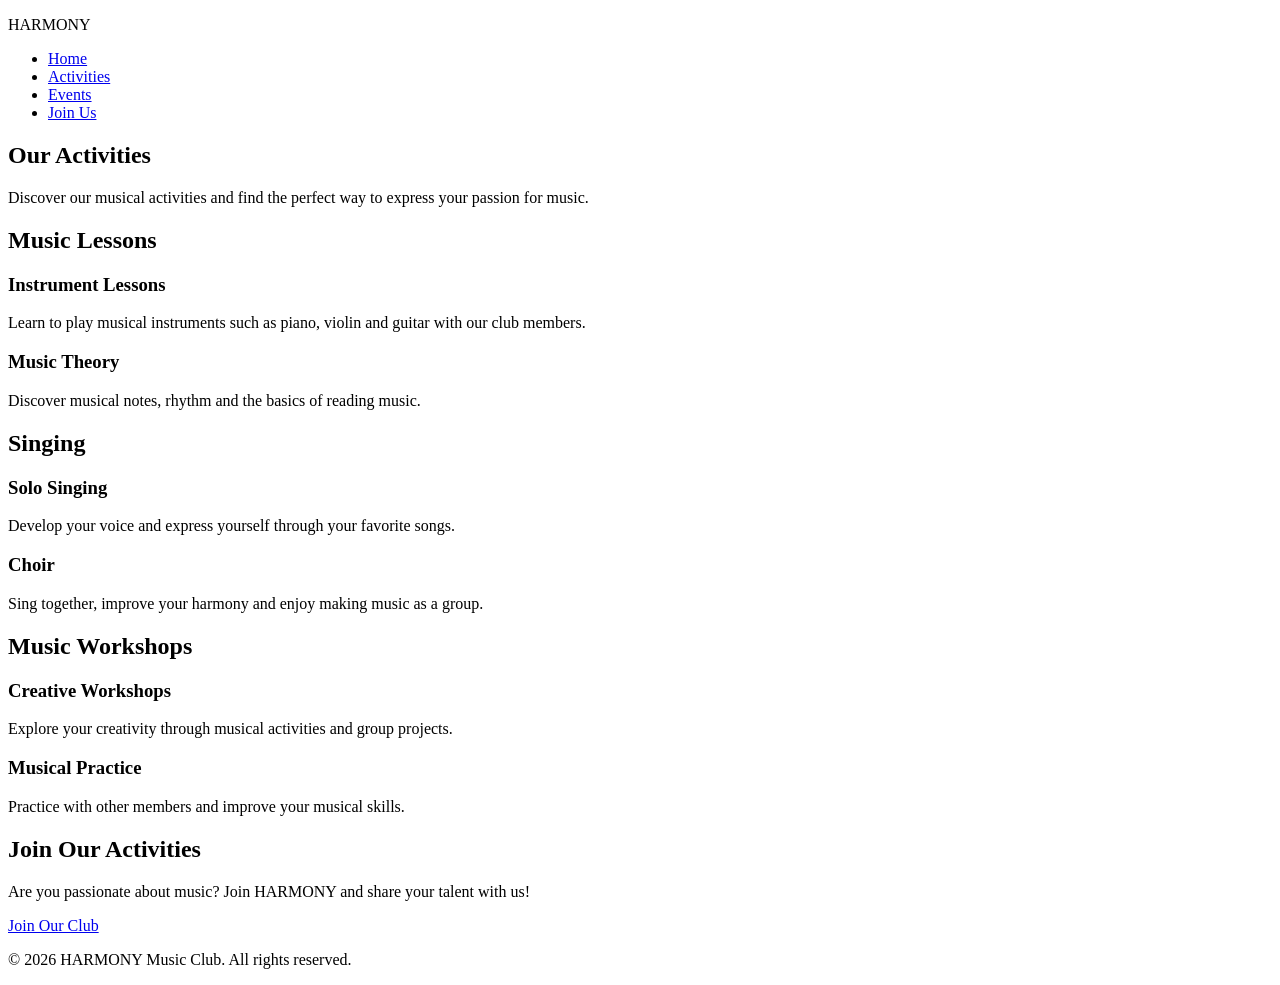
==== activities.html @ d856b3c5 "Complete activities page HTML" ====
<!DOCTYPE html>
<html lang="en">
<head>
    <meta charset="UTF-8">
    <meta name="viewport" content="width=device-width, initial-scale=1.0">
    <title>Activities - HARMONY Music Club</title>
</head>

<body>

    <header>
        <p>HARMONY</p>

        <nav>
            <ul>
                <li><a href="index.html">Home</a></li>
                <li><a href="activities.html">Activities</a></li>
                <li><a href="events.html">Events</a></li>
                <li><a href="join.html">Join Us</a></li>
            </ul>
        </nav>
    </header>

    <main>

        <section id="intro">
            <h1>Our Activities</h1>
            <p>
                Discover our musical activities and find the perfect
                way to express your passion for music.
            </p>
        </section>

        <section id="lessons">
            <h2>Music Lessons</h2>

            <article>
                <h3>Instrument Lessons</h3>
                <p>
                    Learn to play musical instruments such as piano,
                    violin and guitar with our club members.
                </p>
            </article>

            <article>
                <h3>Music Theory</h3>
                <p>
                    Discover musical notes, rhythm and the basics
                    of reading music.
                </p>
            </article>
        </section>

        <section id="singing">
            <h2>Singing</h2>

            <article>
                <h3>Solo Singing</h3>
                <p>
                    Develop your voice and express yourself
                    through your favorite songs.
                </p>
            </article>

            <article>
                <h3>Choir</h3>
                <p>
                    Sing together, improve your harmony
                    and enjoy making music as a group.
                </p>
            </article>
        </section>

        <section id="workshops">
            <h2>Music Workshops</h2>

            <article>
                <h3>Creative Workshops</h3>
                <p>
                    Explore your creativity through musical
                    activities and group projects.
                </p>
            </article>

            <article>
                <h3>Musical Practice</h3>
                <p>
                    Practice with other members and improve
                    your musical skills.
                </p>
            </article>
        </section>

        <section id="join">
            <h2>Join Our Activities</h2>
            <p>
                Are you passionate about music?
                Join HARMONY and share your talent with us!
            </p>
            <a href="join.html">Join Our Club</a>
        </section>

    </main>

    <footer>
        <p>&copy; 2026 HARMONY Music Club. All rights reserved.</p>
    </footer>

</body>
</html>
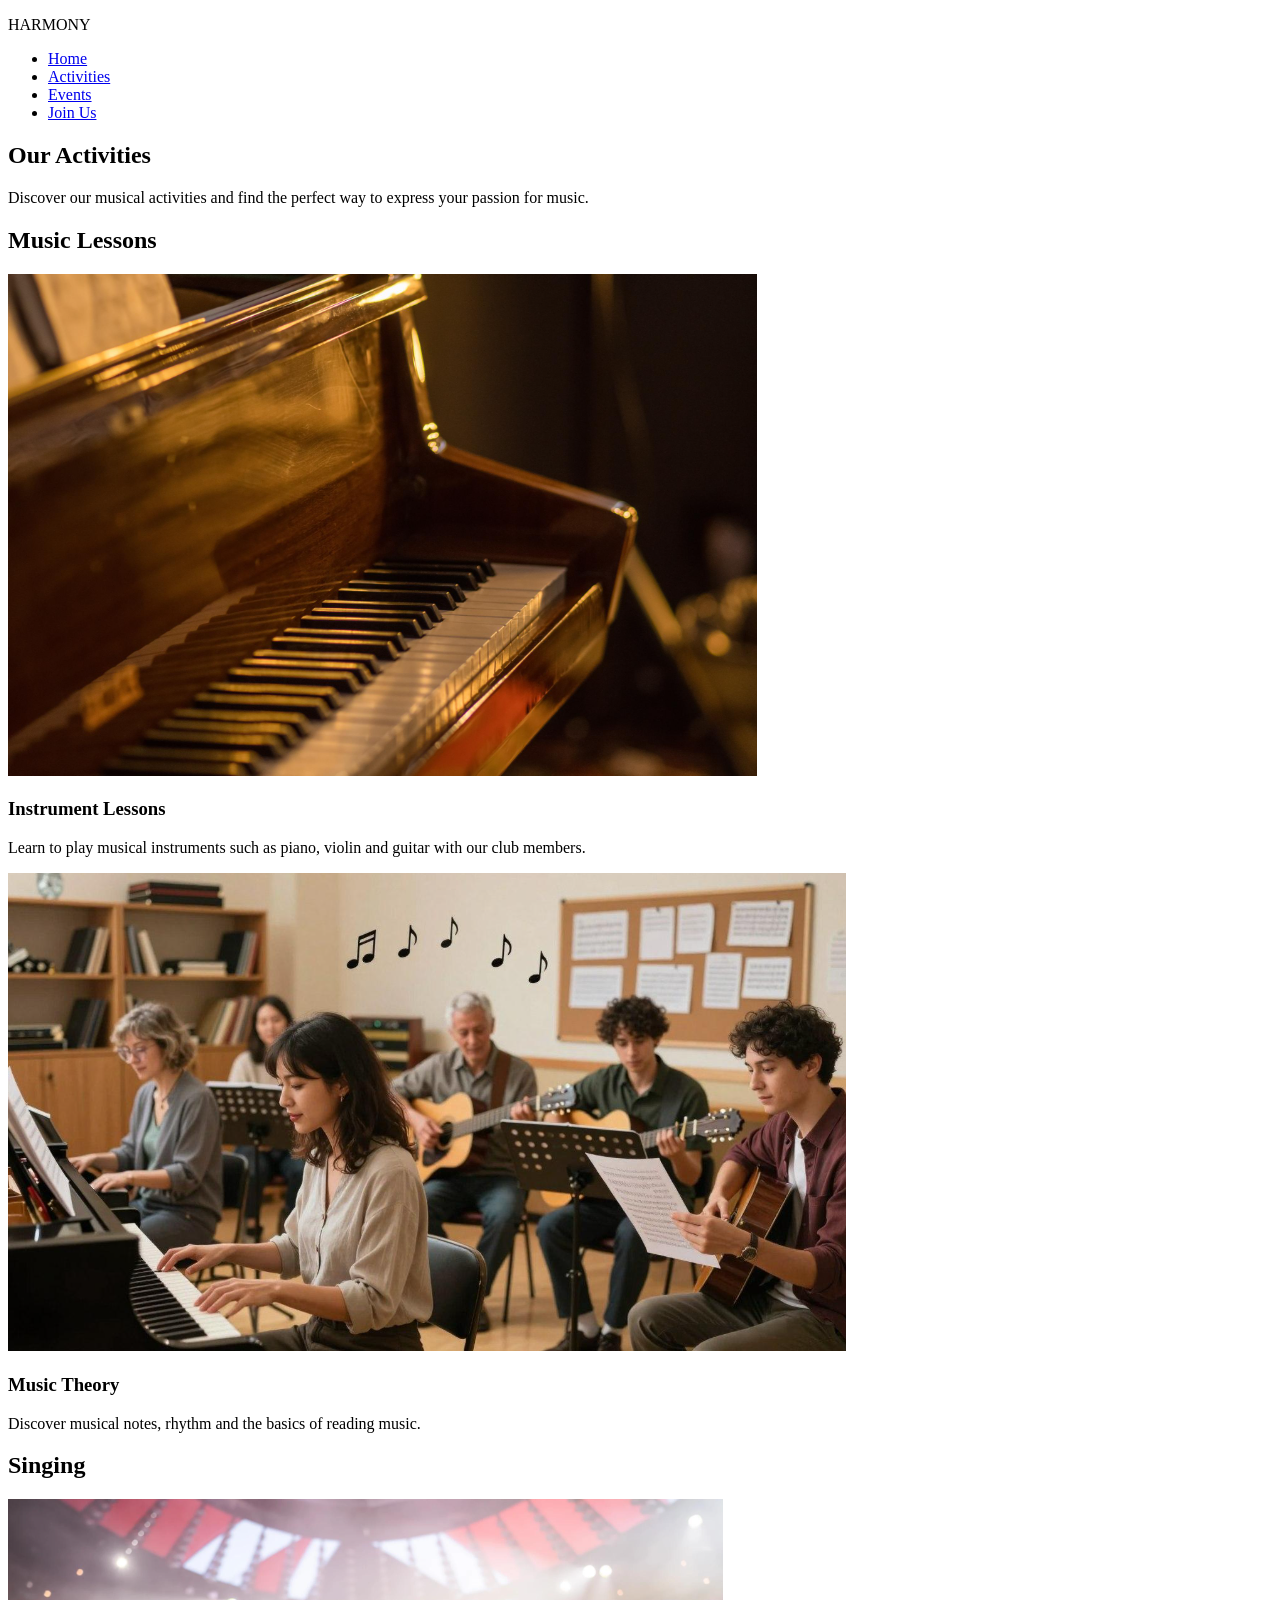
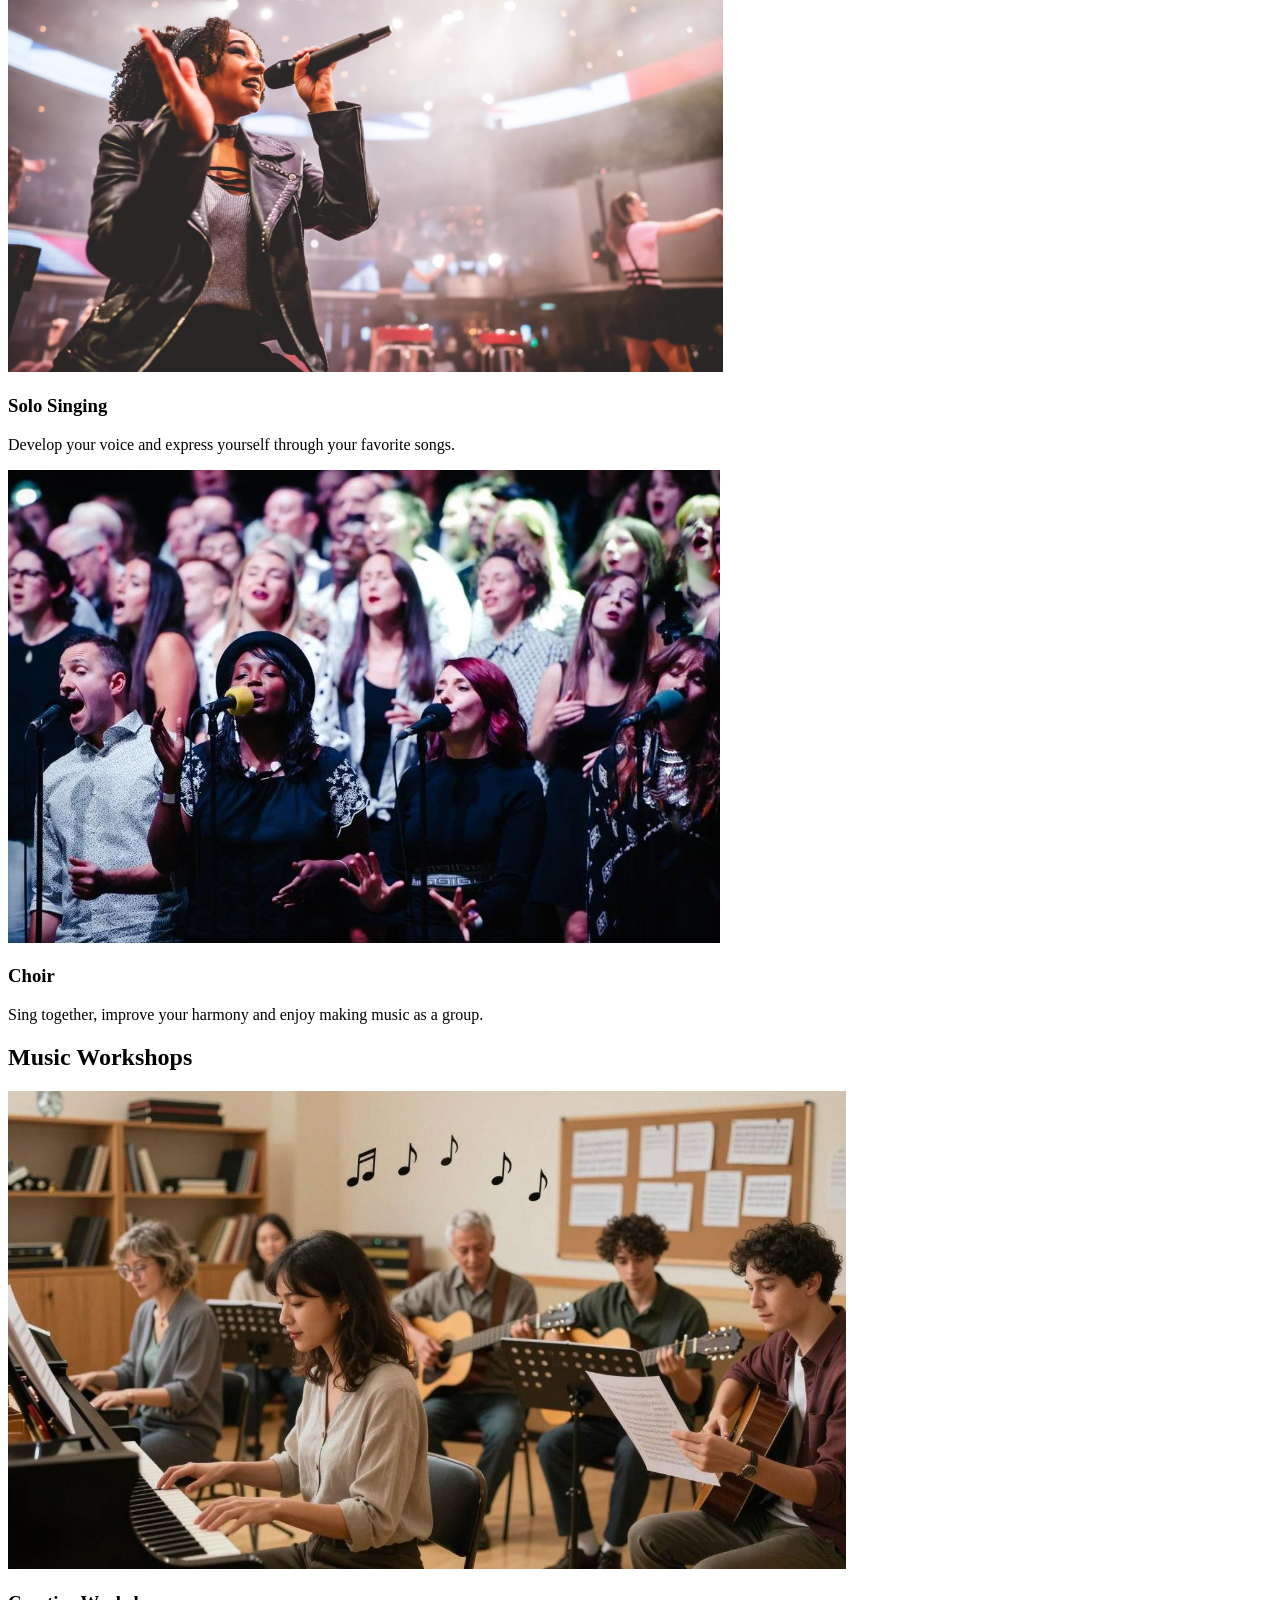
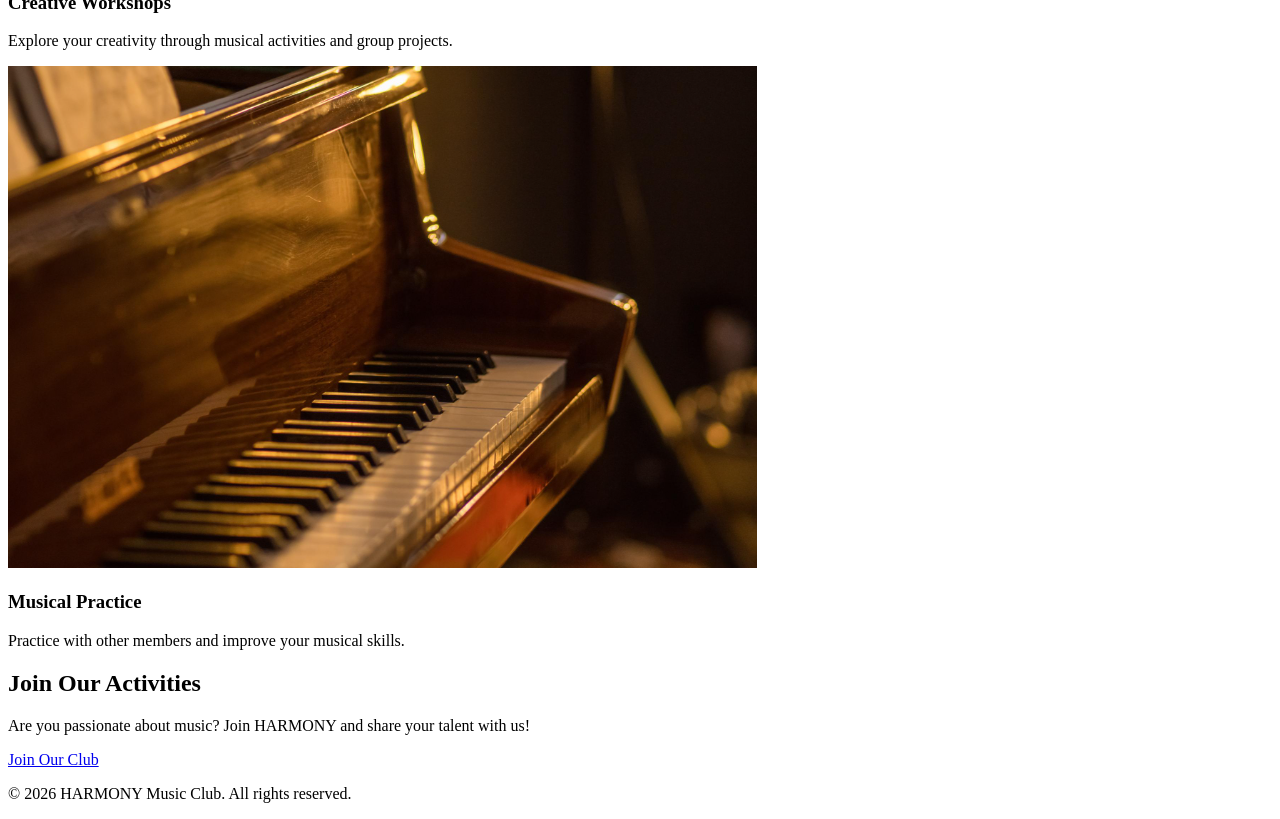
==== commit a4b3fa5c: "Add homepage" ====
--- a/activities.html
+++ b/activities.html
@@ -1,9 +1,13 @@
 <!DOCTYPE html>
 <html lang="en">
+
 <head>
     <meta charset="UTF-8">
     <meta name="viewport" content="width=device-width, initial-scale=1.0">
+
     <title>Activities - HARMONY Music Club</title>
+
+    <link rel="stylesheet" href="css/style.css">
 </head>
 
 <body>
@@ -25,6 +29,7 @@
 
         <section id="intro">
             <h1>Our Activities</h1>
+
             <p>
                 Discover our musical activities and find the perfect
                 way to express your passion for music.
@@ -32,10 +37,14 @@
         </section>
 
         <section id="lessons">
+
             <h2>Music Lessons</h2>
 
             <article>
+                <img src="images/piano.jpg" alt="Piano">
+
                 <h3>Instrument Lessons</h3>
+
                 <p>
                     Learn to play musical instruments such as piano,
                     violin and guitar with our club members.
@@ -43,19 +52,27 @@
             </article>
 
             <article>
+                <img src="images/workshop.jpg" alt="Musical notes">
+
                 <h3>Music Theory</h3>
+
                 <p>
                     Discover musical notes, rhythm and the basics
                     of reading music.
                 </p>
             </article>
+
         </section>
 
         <section id="singing">
+
             <h2>Singing</h2>
 
             <article>
+                <img src="images/Singing.png" alt="Singer performing">
+
                 <h3>Solo Singing</h3>
+
                 <p>
                     Develop your voice and express yourself
                     through your favorite songs.
@@ -63,19 +80,27 @@
             </article>
 
             <article>
+                <img src="images/Choir.jpg" alt="Group music performance">
+
                 <h3>Choir</h3>
+
                 <p>
                     Sing together, improve your harmony
                     and enjoy making music as a group.
                 </p>
             </article>
+
         </section>
 
         <section id="workshops">
+
             <h2>Music Workshops</h2>
 
             <article>
+                <img src="images/workshop.jpg" alt="Music workshop">
+
                 <h3>Creative Workshops</h3>
+
                 <p>
                     Explore your creativity through musical
                     activities and group projects.
@@ -83,21 +108,29 @@
             </article>
 
             <article>
+                <img src="images/piano.jpg" alt="Musical practice">
+
                 <h3>Musical Practice</h3>
+
                 <p>
                     Practice with other members and improve
                     your musical skills.
                 </p>
             </article>
+
         </section>
 
         <section id="join">
+
             <h2>Join Our Activities</h2>
+
             <p>
                 Are you passionate about music?
                 Join HARMONY and share your talent with us!
             </p>
+
             <a href="join.html">Join Our Club</a>
+
         </section>
 
     </main>
@@ -107,4 +140,5 @@
     </footer>
 
 </body>
+
 </html>
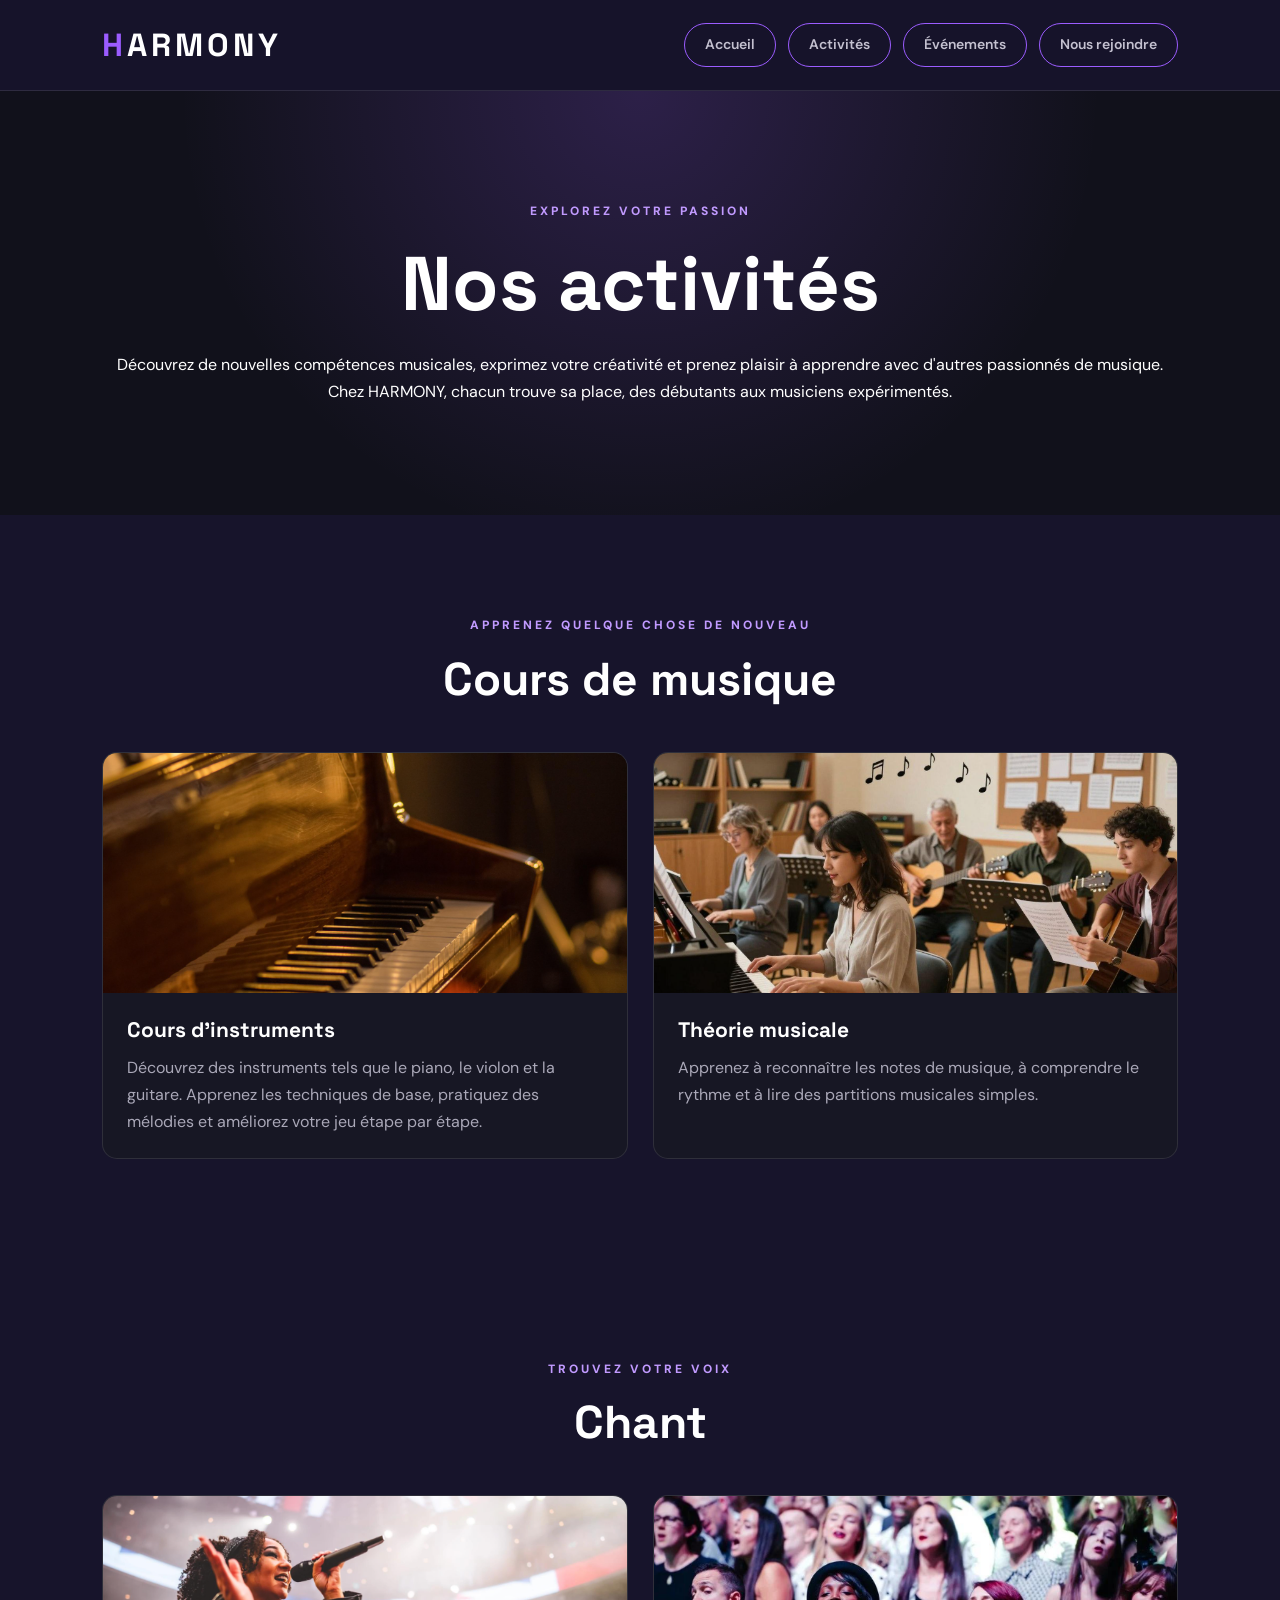
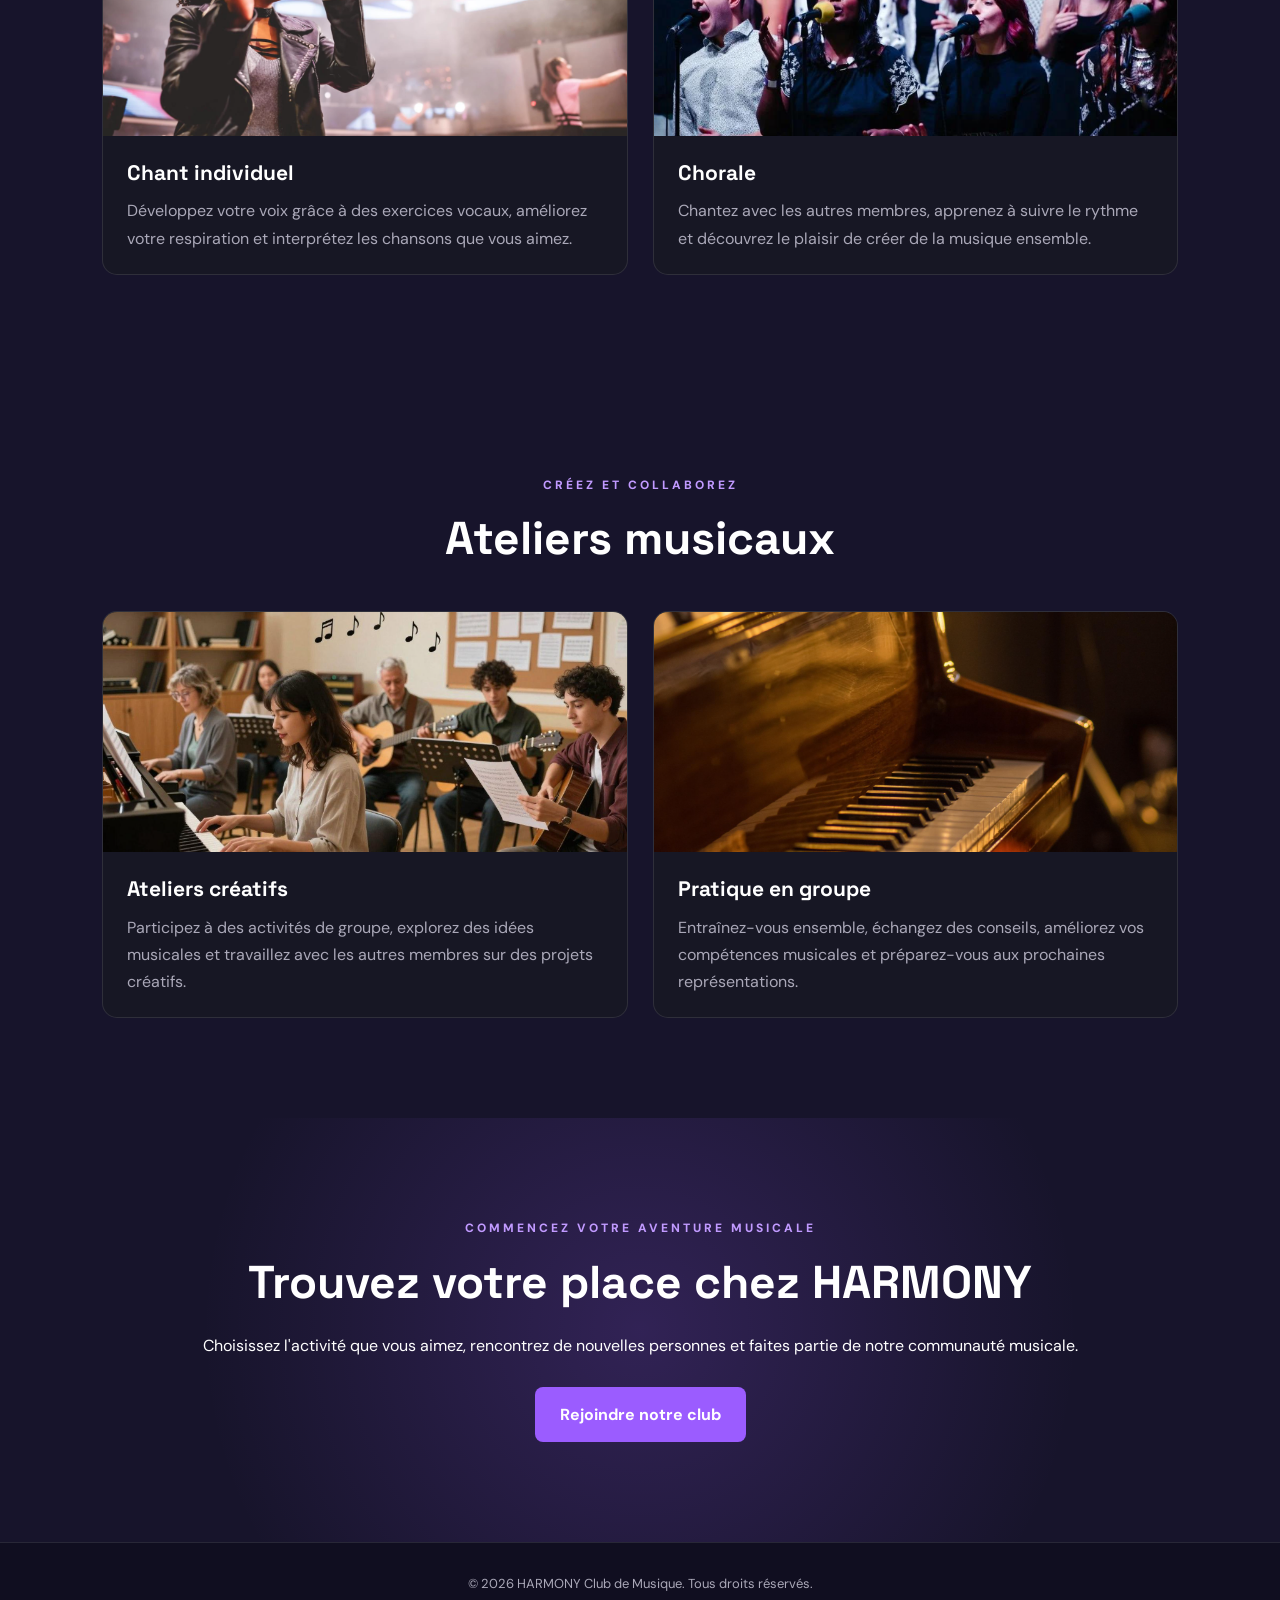
==== commit 99d8d3b8: "Add homepage" ====
--- a/activities.html
+++ b/activities.html
@@ -1,144 +1,117 @@
 <!DOCTYPE html>
-<html lang="en">
-
+<html lang="fr">
 <head>
     <meta charset="UTF-8">
     <meta name="viewport" content="width=device-width, initial-scale=1.0">
-
-    <title>Activities - HARMONY Music Club</title>
-
+    <title>Activités - Club de Musique HARMONY</title>
     <link rel="stylesheet" href="css/style.css">
 </head>
-
 <body>
-
     <header>
-        <p>HARMONY</p>
-
+        <a href="index.html" class="logo">HARMONY</a>
         <nav>
             <ul>
-                <li><a href="index.html">Home</a></li>
-                <li><a href="activities.html">Activities</a></li>
-                <li><a href="events.html">Events</a></li>
-                <li><a href="join.html">Join Us</a></li>
+                <li><a href="index.html">Accueil</a></li>
+                <li><a href="activities.html">Activités</a></li>
+                <li><a href="events.html">Événements</a></li>
+                <li><a href="join.html">Nous rejoindre</a></li>
             </ul>
         </nav>
     </header>
-
     <main>
-
         <section id="intro">
-            <h1>Our Activities</h1>
-
+            <p class="section-label">EXPLOREZ VOTRE PASSION</p>
+            <h1>Nos activités</h1>
             <p>
-                Discover our musical activities and find the perfect
-                way to express your passion for music.
+                Découvrez de nouvelles compétences musicales, exprimez votre créativité
+                et prenez plaisir à apprendre avec d'autres passionnés de musique.
+                Chez HARMONY, chacun trouve sa place, des débutants
+                aux musiciens expérimentés.
             </p>
         </section>
-
         <section id="lessons">
-
-            <h2>Music Lessons</h2>
-
-            <article>
-                <img src="images/piano.jpg" alt="Piano">
-
-                <h3>Instrument Lessons</h3>
-
-                <p>
-                    Learn to play musical instruments such as piano,
-                    violin and guitar with our club members.
-                </p>
-            </article>
-
-            <article>
-                <img src="images/workshop.jpg" alt="Musical notes">
-
-                <h3>Music Theory</h3>
-
-                <p>
-                    Discover musical notes, rhythm and the basics
-                    of reading music.
-                </p>
-            </article>
-
+            <p class="section-label">APPRENEZ QUELQUE CHOSE DE NOUVEAU</p>
+            <h2>Cours de musique</h2>
+            <div class="activities-container">
+                <article>
+                    <img src="images/piano.jpg" alt="Cours de piano">
+                    <h3>Cours d'instruments</h3>
+                    <p>
+                        Découvrez des instruments tels que le piano, le violon
+                        et la guitare. Apprenez les techniques de base, pratiquez
+                        des mélodies et améliorez votre jeu étape par étape.
+                    </p>
+                </article>
+                <article>
+                    <img src="images/workshop.jpg" alt="Notes de musique">
+                    <h3>Théorie musicale</h3>
+                    <p>
+                        Apprenez à reconnaître les notes de musique, à comprendre
+                        le rythme et à lire des partitions musicales simples.
+                    </p>
+                </article>
+            </div>
         </section>
-
         <section id="singing">
-
-            <h2>Singing</h2>
-
-            <article>
-                <img src="images/Singing.png" alt="Singer performing">
-
-                <h3>Solo Singing</h3>
-
-                <p>
-                    Develop your voice and express yourself
-                    through your favorite songs.
-                </p>
-            </article>
-
-            <article>
-                <img src="images/Choir.jpg" alt="Group music performance">
-
-                <h3>Choir</h3>
-
-                <p>
-                    Sing together, improve your harmony
-                    and enjoy making music as a group.
-                </p>
-            </article>
-
+            <p class="section-label">TROUVEZ VOTRE VOIX</p>
+            <h2>Chant</h2>
+            <div class="activities-container">
+                <article>
+                    <img src="images/Singing.png" alt="Chanteur en pleine prestation">
+                    <h3>Chant individuel</h3>
+                    <p>
+                        Développez votre voix grâce à des exercices vocaux,
+                        améliorez votre respiration et interprétez
+                        les chansons que vous aimez.
+                    </p>
+                </article>
+                <article>
+                    <img src="images/Choir.jpg" alt="Groupe de chanteurs">
+                    <h3>Chorale</h3>
+                    <p>
+                        Chantez avec les autres membres, apprenez à suivre
+                        le rythme et découvrez le plaisir de créer
+                        de la musique ensemble.
+                    </p>
+                </article>
+            </div>
         </section>
-
         <section id="workshops">
-
-            <h2>Music Workshops</h2>
-
-            <article>
-                <img src="images/workshop.jpg" alt="Music workshop">
-
-                <h3>Creative Workshops</h3>
-
-                <p>
-                    Explore your creativity through musical
-                    activities and group projects.
-                </p>
-            </article>
-
-            <article>
-                <img src="images/piano.jpg" alt="Musical practice">
-
-                <h3>Musical Practice</h3>
-
-                <p>
-                    Practice with other members and improve
-                    your musical skills.
-                </p>
-            </article>
-
+            <p class="section-label">CRÉEZ ET COLLABOREZ</p>
+            <h2>Ateliers musicaux</h2>
+            <div class="activities-container">
+                <article>
+                    <img src="images/workshop.jpg" alt="Atelier musical créatif">
+                    <h3>Ateliers créatifs</h3>
+                    <p>
+                        Participez à des activités de groupe, explorez
+                        des idées musicales et travaillez avec les autres membres
+                        sur des projets créatifs.
+                    </p>
+                </article>
+                <article>
+                    <img src="images/piano.jpg" alt="Pratique musicale">
+                    <h3>Pratique en groupe</h3>
+                    <p>
+                        Entraînez-vous ensemble, échangez des conseils,
+                        améliorez vos compétences musicales et préparez-vous
+                        aux prochaines représentations.
+                    </p>
+                </article>
+            </div>
         </section>
-
         <section id="join">
-
-            <h2>Join Our Activities</h2>
-
+            <p class="section-label">COMMENCEZ VOTRE AVENTURE MUSICALE</p>
+            <h2>Trouvez votre place chez HARMONY</h2>
             <p>
-                Are you passionate about music?
-                Join HARMONY and share your talent with us!
+                Choisissez l'activité que vous aimez, rencontrez de nouvelles personnes
+                et faites partie de notre communauté musicale.
             </p>
-
-            <a href="join.html">Join Our Club</a>
-
+            <a href="join.html">Rejoindre notre club</a>
         </section>
-
     </main>
-
     <footer>
-        <p>&copy; 2026 HARMONY Music Club. All rights reserved.</p>
+        <p>&copy; 2026 HARMONY Club de Musique. Tous droits réservés.</p>
     </footer>
-
 </body>
-
-</html>+</html>
--- a/css/style.css
+++ b/css/style.css
@@ -0,0 +1,607 @@
+@import url('https://fonts.googleapis.com/css2?family=DM+Sans:wght@400;500;600;700;800&family=Space+Grotesk:wght@400;500;600;700&display=swap');
+:root {
+    --black: #17142B;
+    --dark: #11111b;
+    --card: #171724;
+    --purple: #9b5cff;
+    --purple-light: #c19aff;
+    --white: #ffffff;
+    --gray: #aaa8b8;
+    --border: rgba(255, 255, 255, 0.1);
+}
+* {
+    margin: 0;
+    padding: 0;
+    box-sizing: border-box;
+}
+html {
+    scroll-behavior: smooth;
+}
+body {
+    background: var(--black);
+    color: var(--white);
+    font-family: 'DM Sans', sans-serif;
+    line-height: 1.7;
+}
+a {
+    color: inherit;
+    text-decoration: none;
+}
+img {
+    display: block;
+    max-width: 100%;
+    object-fit: cover;
+}
+button,
+input,
+select,
+textarea {
+    font: inherit;
+}
+header {
+    width: 100%;
+    min-height: 85px;
+    padding: 18px 8%;
+    display: flex;
+    align-items: center;
+    justify-content: space-between;
+    background: rgba(23, 20, 43, 0.92);
+    border-bottom: 1px solid var(--border);
+    position: sticky;
+    top: 0;
+    z-index: 100;
+    backdrop-filter: blur(15px);
+}
+.logo {
+    display: inline-block;
+    font-family: 'Space Grotesk', sans-serif;
+    font-size: 32px;
+    font-weight: 800;
+    letter-spacing: 4px;
+    color: var(--white);
+    transition: 0.3s;
+}
+.logo::first-letter {
+    color: var(--purple);
+}
+.logo:hover {
+    color: var(--purple-light);
+    transform: scale(1.05);
+}
+nav ul {
+    display: flex;
+    align-items: center;
+    gap: 12px;
+    list-style: none;
+}
+nav a {
+    display: inline-block;
+    color: #c4c1d0;
+    font-size: 14px;
+    font-weight: 600;
+    padding: 9px 20px;
+    border: 1px solid var(--purple);
+    border-radius: 30px;
+    transition: 0.3s;
+}
+nav a:hover {
+    background: var(--purple);
+    color: var(--white);
+    transform: translateY(-3px);
+}
+section {
+    padding: 100px 8%;
+}
+.section-label {
+    color: var(--purple-light);
+    font-size: 12px;
+    font-weight: 800;
+    letter-spacing: 3px;
+    text-transform: uppercase;
+    margin-bottom: 16px;
+}
+h1,
+h2,
+h3 {
+    font-family: 'Space Grotesk', sans-serif;
+    line-height: 1.2;
+}
+h1 {
+    font-size: clamp(42px, 6vw, 76px);
+    font-weight: 700;
+}
+h2 {
+    font-size: clamp(30px, 4vw, 46px);
+    margin-bottom: 22px;
+}
+h3 {
+    font-size: 21px;
+    margin-bottom: 12px;
+}
+.hero-buttons a,
+#home-events a,
+#home-join a,
+#join a,
+.events-container article a,
+.activities-container article a {
+    display: inline-block;
+    padding: 14px 25px;
+    background: var(--purple);
+    color: var(--white);
+    border-radius: 8px;
+    font-weight: 700;
+    transition: 0.3s;
+}
+.hero-buttons a:hover,
+#home-events a:hover,
+#home-join a:hover,
+#join a:hover,
+.events-container article a:hover,
+.activities-container article a:hover {
+    background: var(--purple-light);
+    color: var(--black);
+    transform: translateY(-4px);
+}
+#hero {
+    min-height: 680px;
+    display: grid;
+    grid-template-columns: 1.1fr 0.9fr;
+    align-items: center;
+    gap: 55px;
+    background:
+        radial-gradient(circle at 75% 40%, rgba(155, 92, 255, 0.2), transparent 35%),
+        var(--black);
+}
+.hero-content {
+    max-width: 650px;
+}
+.hero-content h1 {
+    margin: 20px 0;
+}
+.hero-content h1 span {
+    color: var(--purple);
+}
+.hero-content > p:not(.hero-label) {
+    color: var(--gray);
+    max-width: 520px;
+    font-size: 17px;
+    margin-bottom: 32px;
+}
+.hero-buttons {
+    display: flex;
+    flex-wrap: wrap;
+    gap: 15px;
+}
+.hero-buttons a:last-child {
+    background: transparent;
+    border: 1px solid var(--purple);
+}
+.hero-buttons a:last-child:hover {
+    background: var(--purple);
+    color: var(--white);
+}
+.hero-image {
+    position: relative;
+}
+.hero-image::before {
+    content: "";
+    position: absolute;
+    inset: -15px;
+    border: 1px solid rgba(155, 92, 255, 0.5);
+    border-radius: 20px;
+    transform: rotate(3deg);
+}
+.hero-image img {
+    width: 100%;
+    height: 440px;
+    border-radius: 18px;
+    position: relative;
+    box-shadow: 0 20px 70px rgba(155, 92, 255, 0.2);
+}
+#about {
+    text-align: center;
+    background: var(--dark);
+}
+#about > p:not(.section-label) {
+    margin: 0 auto;
+}
+.about-cards {
+    display: grid;
+    grid-template-columns: repeat(3, 1fr);
+    gap: 22px;
+    margin-top: 55px;
+    text-align: left;
+}
+.about-cards article {
+    background: var(--card);
+    border: 1px solid var(--border);
+    padding: 35px;
+    border-radius: 15px;
+    transition: 0.3s;
+}
+.about-cards article:hover {
+    transform: translateY(-9px);
+    border-color: var(--purple);
+    box-shadow: 0 15px 40px rgba(155, 92, 255, 0.12);
+}
+.about-cards h3 {
+    color: var(--purple-light);
+}
+.about-cards p {
+    color: var(--gray);
+}
+#music-video {
+    display: grid;
+    grid-template-columns: 0.8fr 1.2fr;
+    gap: 55px;
+    align-items: center;
+}
+.video-content p:not(.section-label) {
+    color: var(--gray);
+}
+#music-video video {
+    width: 100%;
+    max-height: 420px;
+    border-radius: 16px;
+    background: var(--dark);
+    border: 1px solid var(--border);
+}
+#audio-testimonials {
+    background: var(--dark);
+    text-align: center;
+}
+#audio-testimonials > p:not(.section-label) {
+    margin: 0 auto;
+}
+.audio-container {
+    display: grid;
+    grid-template-columns: repeat(3, 1fr);
+    gap: 22px;
+    margin-top: 45px;
+    text-align: left;
+}
+.audio-container article {
+    padding: 28px;
+    background: var(--card);
+    border: 1px solid var(--border);
+    border-radius: 14px;
+}
+.audio-container h3 {
+    color: var(--purple-light);
+}
+.audio-container p {
+    color: var(--gray);
+    margin-bottom: 20px;
+}
+.audio-container audio {
+    width: 100%;
+}
+#home-activities,
+#lessons,
+#singing,
+#workshops {
+    text-align: center;
+}
+#home-activities > p:not(.section-label),
+#lessons > p:not(.section-label),
+#singing > p:not(.section-label),
+#workshops > p:not(.section-label) {
+    margin: 0 auto;
+}
+.activities-container {
+    display: grid;
+    grid-template-columns: repeat(3, 1fr);
+    gap: 25px;
+    margin-top: 45px;
+    text-align: left;
+}
+#lessons .activities-container,
+#singing .activities-container,
+#workshops .activities-container {
+    grid-template-columns: repeat(2, 1fr);
+}
+.activities-container article {
+    overflow: hidden;
+    background: var(--card);
+    border: 1px solid var(--border);
+    border-radius: 15px;
+    transition: 0.35s;
+}
+.activities-container article:hover {
+    transform: translateY(-8px);
+    border-color: var(--purple);
+    box-shadow: 0 15px 35px rgba(155, 92, 255, 0.13);
+}
+.activities-container img {
+    width: 100%;
+    height: 240px;
+    transition: 0.5s;
+}
+.activities-container article:hover img {
+    transform: scale(1.04);
+}
+.activities-container h3,
+.activities-container article p,
+.activities-container article a {
+    margin-left: 24px;
+    margin-right: 24px;
+}
+.activities-container h3 {
+    margin-top: 24px;
+}
+.activities-container article p {
+    color: var(--gray);
+    margin-bottom: 22px;
+}
+.activities-container article a {
+    margin-bottom: 25px;
+}
+#home-events {
+    background: var(--dark);
+    display: grid;
+    grid-template-columns: 1fr 1fr;
+    align-items: center;
+    gap: 55px;
+}
+#home-events p {
+    color: var(--gray);
+    margin-bottom: 25px;
+}
+#home-events img {
+    width: 100%;
+    height: 380px;
+    border-radius: 16px;
+}
+#home-events h3 {
+    color: var(--purple-light);
+    margin-bottom: 15px;
+}
+#upcoming-events {
+    text-align: center;
+}
+.events-container {
+    display: grid;
+    grid-template-columns: repeat(3, 1fr);
+    gap: 25px;
+    margin-top: 45px;
+    text-align: left;
+}
+.events-container article {
+    background: var(--card);
+    border: 1px solid var(--border);
+    border-radius: 15px;
+    overflow: hidden;
+    padding-bottom: 28px;
+    transition: 0.3s;
+}
+.events-container article:hover {
+    transform: translateY(-8px);
+    border-color: var(--purple);
+}
+.events-container img {
+    width: 100%;
+    height: 220px;
+}
+.events-container h3,
+.events-container article p {
+    margin-left: 23px;
+    margin-right: 23px;
+}
+.events-container h3 {
+    margin-top: 23px;
+}
+.events-container article p {
+    color: var(--gray);
+    margin-bottom: 10px;
+}
+.events-container article a {
+    margin: 15px 23px 0;
+}
+#past-events {
+    background: var(--dark);
+    text-align: center;
+}
+#past-events > p:not(.section-label) {
+    margin: 0 auto 35px;
+}
+#past-events img {
+    width: 100%;
+    max-height: 450px;
+    border-radius: 16px;
+}
+#home-join,
+#join {
+    text-align: center;
+    background:
+        radial-gradient(circle at center, rgba(155, 92, 255, 0.2), transparent 65%),
+        var(--black);
+}
+#home-join > p:not(.section-label),
+#join > p:not(.section-label) {
+    margin: 0 auto 28px;
+}
+#intro {
+    text-align: center;
+    padding-top: 110px;
+    padding-bottom: 110px;
+    background:
+        radial-gradient(circle at 50% 0%, rgba(155, 92, 255, 0.2), transparent 60%),
+        var(--dark);
+}
+#intro p:not(.section-label) {
+    margin: 22px auto 0;
+}
+#intro img {
+    width: 100%;
+    max-height: 350px;
+    margin-top: 40px;
+    border: 2px solid rgba(155, 92, 255, 0.7);
+    border-radius: 18px;
+    box-shadow: 0 0 15px rgba(155, 92, 255, 0.15);
+}
+#join-form-section {
+    max-width: 950px;
+    margin: auto;
+}
+#join-form-section > p:not(.section-label) {
+    margin-bottom: 35px;
+}
+#join-form {
+    background: var(--card);
+    border: 1px solid var(--border);
+    border-radius: 18px;
+    padding: 40px;
+}
+#join-form h3 {
+    color: var(--purple-light);
+    margin: 35px 0 22px;
+}
+#join-form > div {
+    margin-bottom: 22px;
+}
+#join-form label {
+    display: block;
+    color: #e7e4f0;
+    font-weight: 600;
+    margin-bottom: 9px;
+}
+#join-form input:not([type="checkbox"]),
+#join-form select,
+#join-form textarea {
+    width: 100%;
+    padding: 14px;
+    border-radius: 8px;
+    border: 1px solid var(--border);
+    background: var(--dark);
+    color: var(--white);
+    outline: none;
+}
+#join-form input:focus,
+#join-form select:focus,
+#join-form textarea:focus {
+    border-color: var(--purple);
+    box-shadow: 0 0 0 3px rgba(155, 92, 255, 0.12);
+}
+#join-form textarea {
+    resize: vertical;
+}
+#join-form .choice-group {
+    display: grid;
+    grid-template-columns: repeat(2, 1fr);
+    gap: 15px;
+}
+#join-form .choice-group label,
+#join-form .agreement label {
+    display: flex;
+    align-items: center;
+    gap: 10px;
+    font-weight: 400;
+}
+#join-form input[type="checkbox"] {
+    accent-color: var(--purple);
+    width: 17px;
+    height: 17px;
+}
+#join-form button {
+    width: 100%;
+    padding: 16px;
+    border: none;
+    border-radius: 8px;
+    background: var(--purple);
+    color: var(--white);
+    font-weight: 800;
+    cursor: pointer;
+    transition: 0.3s;
+}
+#join-form button:hover {
+    background: var(--purple-light);
+    color: var(--black);
+}
+#form-message {
+    margin-top: 18px;
+    color: var(--purple-light);
+}
+footer {
+    padding: 30px 8%;
+    background: #100e20;
+    border-top: 1px solid var(--border);
+    text-align: center;
+    color: var(--gray);
+    font-size: 13px;
+}
+@keyframes fadeUp {
+    from {
+        opacity: 0;
+        transform: translateY(25px);
+    }
+
+    to {
+        opacity: 1;
+        transform: translateY(0);
+    }
+}
+.hero-content,
+.hero-image {
+    animation: fadeUp 0.9s ease both;
+}
+.hero-image {
+    animation-delay: 0.2s;
+}
+@media (max-width: 900px) {
+    #hero,
+    #music-video,
+    #home-events {
+        grid-template-columns: 1fr;
+    }
+    .hero-image img {
+        height: 350px;
+    }
+    .about-cards,
+    .audio-container,
+    .events-container {
+        grid-template-columns: repeat(2, 1fr);
+    }
+    .activities-container {
+        grid-template-columns: repeat(2, 1fr);
+    }
+}
+@media (max-width: 600px) {
+    header {
+        padding: 18px 5%;
+        flex-direction: column;
+        gap: 15px;
+    }
+    nav ul {
+        gap: 10px;
+        flex-wrap: wrap;
+        justify-content: center;
+    }
+    nav a {
+        font-size: 12px;
+        padding: 7px 14px;
+    }
+    section {
+        padding: 65px 6%;
+    }
+    .about-cards,
+    .audio-container,
+    .activities-container,
+    .events-container,
+    #lessons .activities-container,
+    #singing .activities-container,
+    #workshops .activities-container {
+        grid-template-columns: 1fr;
+    }
+    #join-form {
+        padding: 22px;
+    }
+    #join-form .choice-group {
+        grid-template-columns: 1fr;
+    }
+    .hero-buttons {
+        flex-direction: column;
+    }
+    .hero-buttons a {
+        text-align: center;
+    }
+}
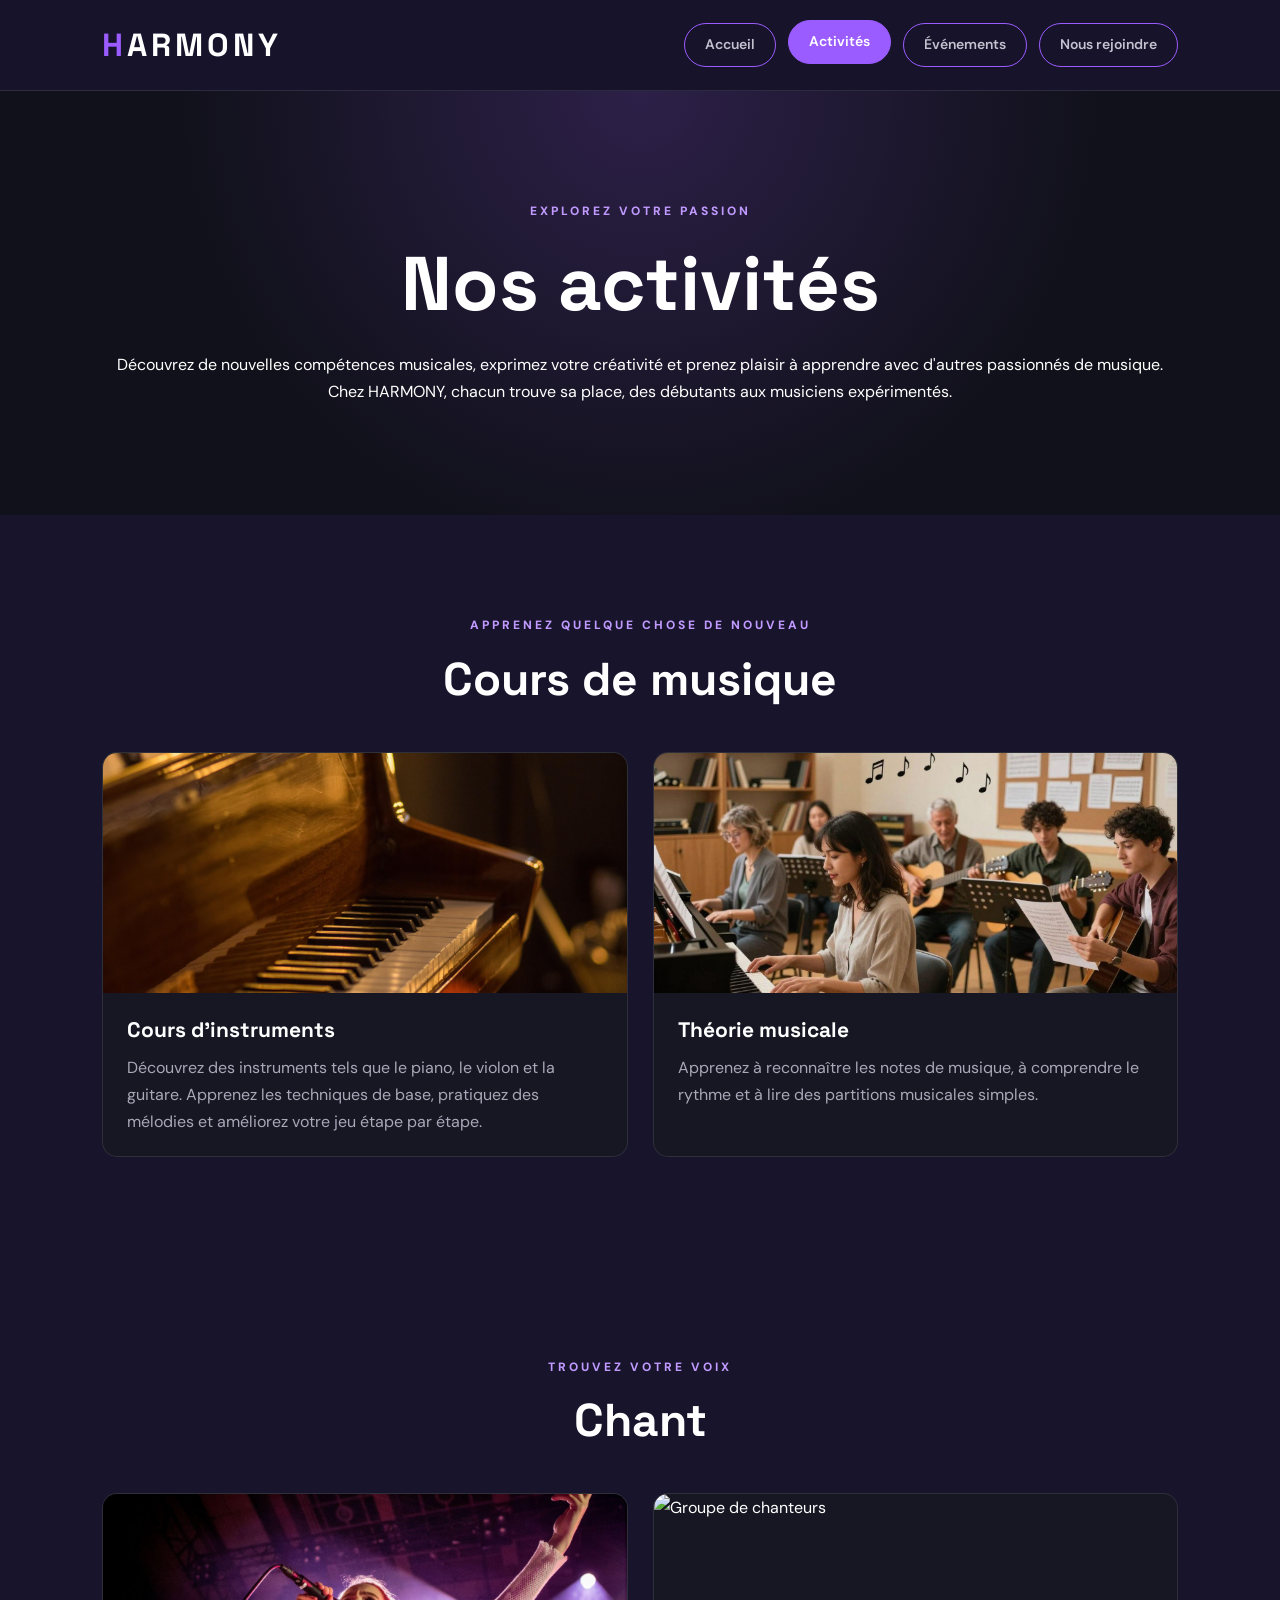
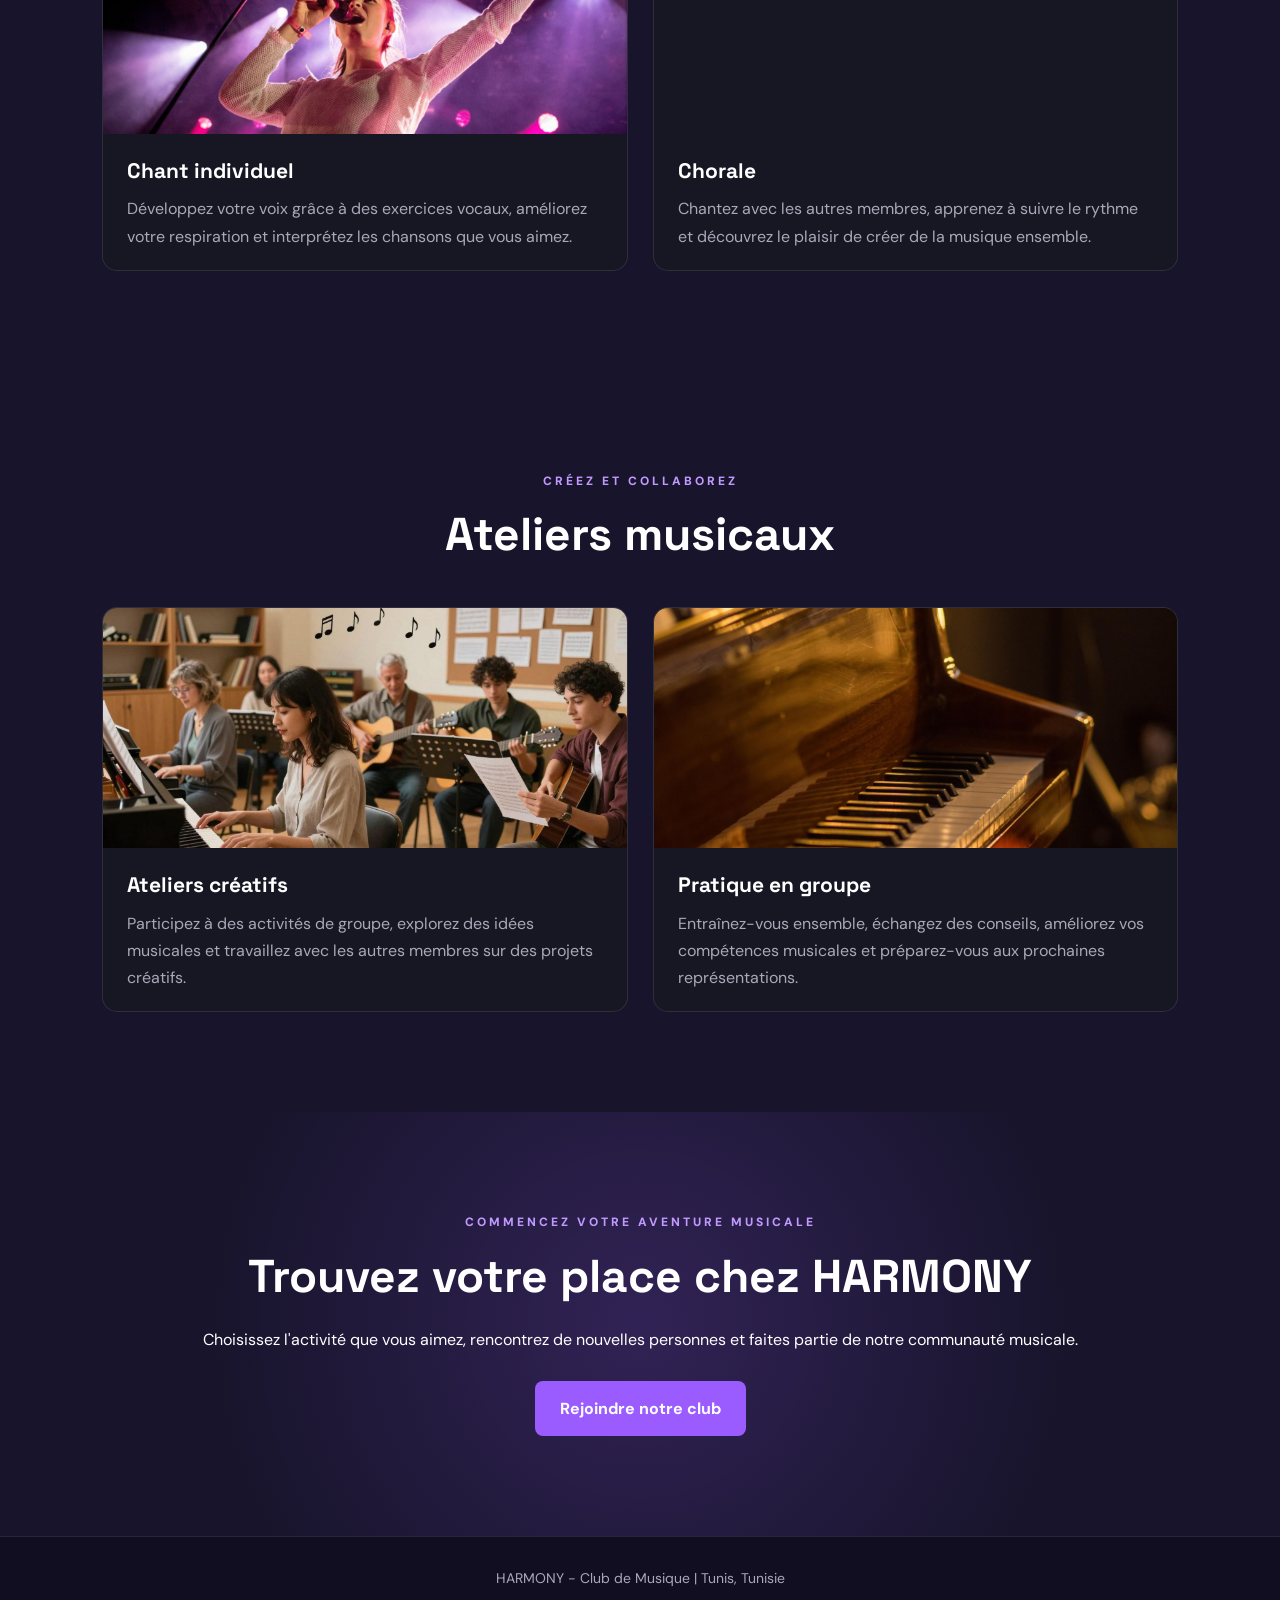
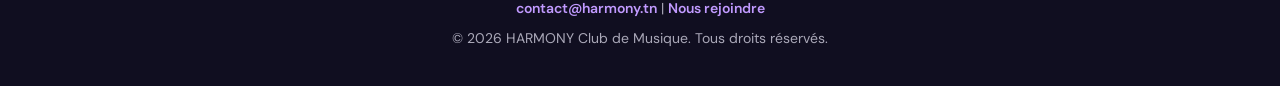
==== commit 3ef1e565: "Ajout structure HTML" ====
--- a/activities.html
+++ b/activities.html
@@ -1,117 +1,41 @@
 <!DOCTYPE html>
 <html lang="fr">
 <head>
-    <meta charset="UTF-8">
-    <meta name="viewport" content="width=device-width, initial-scale=1.0">
-    <title>Activités - Club de Musique HARMONY</title>
-    <link rel="stylesheet" href="css/style.css">
+<meta charset="UTF-8">
+<meta name="viewport" content="width=device-width, initial-scale=1.0">
+<meta name="description" content="Découvrez les activités de HARMONY : instruments, chant, chorale, théorie et ateliers musicaux.">
+<link rel="icon" href="data:image/svg+xml,[STRIPPED]">
+<title>Activités - Club de Musique HARMONY</title>
+<link rel="stylesheet" href="css/style.css">
 </head>
 <body>
-    <header>
-        <a href="index.html" class="logo">HARMONY</a>
-        <nav>
-            <ul>
-                <li><a href="index.html">Accueil</a></li>
-                <li><a href="activities.html">Activités</a></li>
-                <li><a href="events.html">Événements</a></li>
-                <li><a href="join.html">Nous rejoindre</a></li>
-            </ul>
-        </nav>
-    </header>
-    <main>
-        <section id="intro">
-            <p class="section-label">EXPLOREZ VOTRE PASSION</p>
-            <h1>Nos activités</h1>
-            <p>
-                Découvrez de nouvelles compétences musicales, exprimez votre créativité
-                et prenez plaisir à apprendre avec d'autres passionnés de musique.
-                Chez HARMONY, chacun trouve sa place, des débutants
-                aux musiciens expérimentés.
-            </p>
-        </section>
-        <section id="lessons">
-            <p class="section-label">APPRENEZ QUELQUE CHOSE DE NOUVEAU</p>
-            <h2>Cours de musique</h2>
-            <div class="activities-container">
-                <article>
-                    <img src="images/piano.jpg" alt="Cours de piano">
-                    <h3>Cours d'instruments</h3>
-                    <p>
-                        Découvrez des instruments tels que le piano, le violon
-                        et la guitare. Apprenez les techniques de base, pratiquez
-                        des mélodies et améliorez votre jeu étape par étape.
-                    </p>
-                </article>
-                <article>
-                    <img src="images/workshop.jpg" alt="Notes de musique">
-                    <h3>Théorie musicale</h3>
-                    <p>
-                        Apprenez à reconnaître les notes de musique, à comprendre
-                        le rythme et à lire des partitions musicales simples.
-                    </p>
-                </article>
-            </div>
-        </section>
-        <section id="singing">
-            <p class="section-label">TROUVEZ VOTRE VOIX</p>
-            <h2>Chant</h2>
-            <div class="activities-container">
-                <article>
-                    <img src="images/Singing.png" alt="Chanteur en pleine prestation">
-                    <h3>Chant individuel</h3>
-                    <p>
-                        Développez votre voix grâce à des exercices vocaux,
-                        améliorez votre respiration et interprétez
-                        les chansons que vous aimez.
-                    </p>
-                </article>
-                <article>
-                    <img src="images/Choir.jpg" alt="Groupe de chanteurs">
-                    <h3>Chorale</h3>
-                    <p>
-                        Chantez avec les autres membres, apprenez à suivre
-                        le rythme et découvrez le plaisir de créer
-                        de la musique ensemble.
-                    </p>
-                </article>
-            </div>
-        </section>
-        <section id="workshops">
-            <p class="section-label">CRÉEZ ET COLLABOREZ</p>
-            <h2>Ateliers musicaux</h2>
-            <div class="activities-container">
-                <article>
-                    <img src="images/workshop.jpg" alt="Atelier musical créatif">
-                    <h3>Ateliers créatifs</h3>
-                    <p>
-                        Participez à des activités de groupe, explorez
-                        des idées musicales et travaillez avec les autres membres
-                        sur des projets créatifs.
-                    </p>
-                </article>
-                <article>
-                    <img src="images/piano.jpg" alt="Pratique musicale">
-                    <h3>Pratique en groupe</h3>
-                    <p>
-                        Entraînez-vous ensemble, échangez des conseils,
-                        améliorez vos compétences musicales et préparez-vous
-                        aux prochaines représentations.
-                    </p>
-                </article>
-            </div>
-        </section>
-        <section id="join">
-            <p class="section-label">COMMENCEZ VOTRE AVENTURE MUSICALE</p>
-            <h2>Trouvez votre place chez HARMONY</h2>
-            <p>
-                Choisissez l'activité que vous aimez, rencontrez de nouvelles personnes
-                et faites partie de notre communauté musicale.
-            </p>
-            <a href="join.html">Rejoindre notre club</a>
-        </section>
-    </main>
-    <footer>
-        <p>&copy; 2026 HARMONY Club de Musique. Tous droits réservés.</p>
-    </footer>
+<header>
+<a href="index.html" class="logo">HARMONY</a>
+<button class="burger" type="button" aria-label="Ouvrir le menu" aria-expanded="false" aria-controls="main-nav">☰</button>
+<nav id="main-nav"><ul>
+<li><a href="index.html">Accueil</a></li>
+<li><a href="activities.html" class="active">Activités</a></li>
+<li><a href="events.html">Événements</a></li>
+<li><a href="join.html">Nous rejoindre</a></li>
+</ul></nav>
+</header>
+<main>
+<section id="intro"><p class="section-label">EXPLOREZ VOTRE PASSION</p><h1>Nos activités</h1><p>Découvrez de nouvelles compétences musicales, exprimez votre créativité et prenez plaisir à apprendre avec d'autres passionnés de musique. Chez HARMONY, chacun trouve sa place, des débutants aux musiciens expérimentés.</p></section>
+<section id="lessons"><p class="section-label">APPRENEZ QUELQUE CHOSE DE NOUVEAU</p><h2>Cours de musique</h2><div class="activities-container">
+<article><img src="images/piano.jpg" alt="Cours de piano" loading="lazy"><h3>Cours d'instruments</h3><p>Découvrez des instruments tels que le piano, le violon et la guitare. Apprenez les techniques de base, pratiquez des mélodies et améliorez votre jeu étape par étape.</p></article>
+<article><img src="images/workshop.jpg" alt="Notes de musique" loading="lazy"><h3>Théorie musicale</h3><p>Apprenez à reconnaître les notes de musique, à comprendre le rythme et à lire des partitions musicales simples.</p></article>
+</div></section>
+<section id="singing"><p class="section-label">TROUVEZ VOTRE VOIX</p><h2>Chant</h2><div class="activities-container">
+<article><img src="images/singing.jpg" alt="Chanteur en pleine prestation" loading="lazy"><h3>Chant individuel</h3><p>Développez votre voix grâce à des exercices vocaux, améliorez votre respiration et interprétez les chansons que vous aimez.</p></article>
+<article><img src="images/choir.jpg" alt="Groupe de chanteurs" loading="lazy"><h3>Chorale</h3><p>Chantez avec les autres membres, apprenez à suivre le rythme et découvrez le plaisir de créer de la musique ensemble.</p></article>
+</div></section>
+<section id="workshops"><p class="section-label">CRÉEZ ET COLLABOREZ</p><h2>Ateliers musicaux</h2><div class="activities-container">
+<article><img src="images/workshop.jpg" alt="Atelier musical créatif" loading="lazy"><h3>Ateliers créatifs</h3><p>Participez à des activités de groupe, explorez des idées musicales et travaillez avec les autres membres sur des projets créatifs.</p></article>
+<article><img src="images/piano.jpg" alt="Pratique musicale" loading="lazy"><h3>Pratique en groupe</h3><p>Entraînez-vous ensemble, échangez des conseils, améliorez vos compétences musicales et préparez-vous aux prochaines représentations.</p></article>
+</div></section>
+<section id="join"><p class="section-label">COMMENCEZ VOTRE AVENTURE MUSICALE</p><h2>Trouvez votre place chez HARMONY</h2><p>Choisissez l'activité que vous aimez, rencontrez de nouvelles personnes et faites partie de notre communauté musicale.</p><a href="join.html">Rejoindre notre club</a></section>
+</main>
+<footer><p>HARMONY - Club de Musique | Tunis, Tunisie</p><p><a href="mailto:contact@harmony.tn">contact@harmony.tn</a> | <a href="join.html">Nous rejoindre</a></p><p>&copy; 2026 HARMONY Club de Musique. Tous droits réservés.</p></footer>
+<script src="js/script.js" defer></script>
 </body>
-</html>
+</html>
--- a/css/style.css
+++ b/css/style.css
@@ -1,607 +1,131 @@
 @import url('https://fonts.googleapis.com/css2?family=DM+Sans:wght@400;500;600;700;800&family=Space+Grotesk:wght@400;500;600;700&display=swap');
-:root {
-    --black: #17142B;
-    --dark: #11111b;
-    --card: #171724;
-    --purple: #9b5cff;
-    --purple-light: #c19aff;
-    --white: #ffffff;
-    --gray: #aaa8b8;
-    --border: rgba(255, 255, 255, 0.1);
+:root{--black:#17142B;--dark:#11111b;--card:#171724;--purple:#9b5cff;--purple-light:#c19aff;--white:#fff;--gray:#aaa8b8;--border:rgba(255,255,255,.1)}
+*{margin:0;padding:0;box-sizing:border-box}
+html{scroll-behavior:smooth}
+body{background:var(--black);color:var(--white);font-family:'DM Sans',sans-serif;line-height:1.7;font-size:16px}
+a{color:inherit;text-decoration:none}
+img{display:block;max-width:100%;object-fit:cover}
+button,input,select,textarea{font:inherit}
+/* Accessibilité : focus visible au clavier */
+a:focus-visible,button:focus-visible,input:focus-visible,select:focus-visible,textarea:focus-visible{outline:3px solid var(--purple-light);outline-offset:3px}
+header{width:100%;min-height:85px;padding:18px 8%;display:flex;align-items:center;justify-content:space-between;background:rgba(23,20,43,.92);border-bottom:1px solid var(--border);position:sticky;top:0;z-index:100;-webkit-backdrop-filter:blur(15px);backdrop-filter:blur(15px)}
+.logo{display:inline-block;font-family:'Space Grotesk',sans-serif;font-size:32px;font-weight:800;letter-spacing:4px;transition:.3s}
+.logo::first-letter{color:var(--purple)}
+.logo:hover{color:var(--purple-light);transform:scale(1.05)}
+nav ul{display:flex;align-items:center;gap:12px;list-style:none}
+nav a{display:inline-block;color:#c4c1d0;font-size:14px;font-weight:600;padding:9px 20px;border:1px solid var(--purple);border-radius:30px;transition:.3s}
+nav a:hover,nav a.active{background:var(--purple);color:var(--white);transform:translateY(-3px)}
+.burger{display:none;background:transparent;border:1px solid var(--purple);color:#fff;font-size:24px;line-height:1;padding:6px 12px;border-radius:8px;cursor:pointer}
+section{padding:100px 8%}
+.section-label{color:var(--purple-light);font-size:12px;font-weight:800;letter-spacing:3px;text-transform:uppercase;margin-bottom:16px}
+h1,h2,h3{font-family:'Space Grotesk',sans-serif;line-height:1.2}
+h1{font-size:clamp(42px,6vw,76px);font-weight:700}
+h2{font-size:clamp(30px,4vw,46px);margin-bottom:22px}
+h3{font-size:21px;margin-bottom:12px}
+.hero-buttons a,#home-events a,#home-join a,#join a,.events-container article a,.activities-container article a{display:inline-block;padding:14px 25px;background:var(--purple);color:var(--white);border-radius:8px;font-weight:700;transition:.3s}
+.hero-buttons a:hover,#home-events a:hover,#home-join a:hover,#join a:hover,.events-container article a:hover,.activities-container article a:hover{background:var(--purple-light);color:var(--black);transform:translateY(-4px)}
+.filtre-btn,.btn-jaime{padding:10px 20px;border:1px solid var(--purple);background:transparent;color:#fff;border-radius:30px;cursor:pointer;font-weight:600}
+.filtre-btn.actif,.btn-jaime.actif{background:var(--purple)}
+#hero{min-height:680px;display:grid;grid-template-columns:1.1fr .9fr;align-items:center;gap:55px;background:radial-gradient(circle at 75% 40%,rgba(155,92,255,.2),transparent 35%),var(--black)}
+.hero-content{max-width:650px}
+.hero-content h1{margin:20px 0}
+.hero-content>p:not(.hero-label){color:var(--gray);max-width:520px;font-size:17px;margin-bottom:32px}
+.hero-buttons{display:flex;flex-wrap:wrap;gap:15px}
+.hero-buttons a:last-child{background:transparent;border:1px solid var(--purple)}
+.hero-buttons a:last-child:hover{background:var(--purple);color:var(--white)}
+.hero-image{position:relative}
+.hero-image::before{content:"";position:absolute;inset:-15px;border:1px solid rgba(155,92,255,.5);border-radius:20px;transform:rotate(3deg)}
+.hero-image img{width:100%;height:440px;border-radius:18px;position:relative;box-shadow:0 20px 70px rgba(155,92,255,.2)}
+#about,#audio-testimonials,#home-activities,#lessons,#singing,#workshops,#upcoming-events,#past-events,#home-join,#join{text-align:center}
+#about,#audio-testimonials,#past-events,#home-events,#home-join,#join{background:var(--dark)}
+#about>p:not(.section-label),#audio-testimonials>p:not(.section-label),#home-activities>p:not(.section-label),#lessons>p:not(.section-label),#singing>p:not(.section-label),#workshops>p:not(.section-label),#past-events>p:not(.section-label),#home-join>p:not(.section-label),#join>p:not(.section-label){margin:0 auto}
+#home-join,#join{background:radial-gradient(circle at center,rgba(155,92,255,.2),transparent 65%),var(--black)}
+#home-join>p:not(.section-label),#join>p:not(.section-label){margin-bottom:28px}
+.about-cards,.audio-container,.activities-container,.events-container{display:grid;gap:22px;margin-top:45px;text-align:left}
+.about-cards{grid-template-columns:repeat(3,1fr);margin-top:55px}
+.audio-container{grid-template-columns:repeat(3,1fr)}
+.activities-container{grid-template-columns:repeat(3,1fr);gap:25px}
+.events-container{grid-template-columns:repeat(3,1fr);gap:25px}
+#lessons .activities-container,#singing .activities-container,#workshops .activities-container{grid-template-columns:repeat(2,1fr)}
+.about-cards article,.audio-container article,.activities-container article,.events-container article{background:var(--card);border:1px solid var(--border);border-radius:15px;transition:.3s}
+.about-cards article{padding:35px}
+.audio-container article{padding:28px;border-radius:14px}
+.activities-container article,.events-container article{overflow:hidden}
+.events-container article{padding-bottom:28px}
+.about-cards article:hover,.activities-container article:hover,.events-container article:hover{transform:translateY(-8px);border-color:var(--purple);box-shadow:0 15px 35px rgba(155,92,255,.13)}
+.about-cards article:hover{transform:translateY(-9px)}
+.about-cards h3,.audio-container h3{color:var(--purple-light)}
+.about-cards p,.audio-container p,.activities-container article p,.events-container article p{color:var(--gray)}
+.audio-container p,.activities-container article p{margin-bottom:20px}
+.activities-container img{width:100%;height:240px;transition:.5s}
+.activities-container article:hover img{transform:scale(1.04)}
+.activities-container h3,.activities-container article p,.activities-container article a{margin-left:24px;margin-right:24px}
+.activities-container h3{margin-top:24px}
+.activities-container article a{margin-bottom:25px}
+.audio-container audio{width:100%}
+.events-container img{width:100%;height:220px}
+.events-container h3,.events-container article p{margin-left:23px;margin-right:23px}
+.events-container h3{margin-top:23px}
+.events-container article p{margin-bottom:10px}
+.events-container article a{margin:15px 23px 0}
+#music-video{display:grid;grid-template-columns:.8fr 1.2fr;gap:55px;align-items:center}
+.video-content p:not(.section-label){color:var(--gray)}
+#music-video video{width:100%;max-height:420px;border-radius:16px;background:var(--dark);border:1px solid var(--border)}
+#home-events{background:var(--dark);display:grid;grid-template-columns:1fr 1fr;align-items:center;gap:55px}
+#home-events p{color:var(--gray);margin-bottom:25px}
+#home-events img{width:100%;height:380px;border-radius:16px}
+#home-events h3{color:var(--purple-light);margin-bottom:15px}
+#past-events>p:not(.section-label){margin-bottom:35px}
+#past-events img{width:100%;max-height:450px;border-radius:16px}
+#countdown{color:var(--purple-light);font-weight:700;margin-top:10px}
+.filtres{margin:20px 0;display:flex;gap:10px;justify-content:center;flex-wrap:wrap}
+.btn-jaime{margin:0 24px 25px}
+#intro{text-align:center;padding:110px 8%;background:radial-gradient(circle at 50% 0%,rgba(155,92,255,.2),transparent 60%),var(--dark)}
+#intro p:not(.section-label){margin:22px auto 0}
+#intro img{width:100%;max-height:350px;margin-top:40px;border:2px solid rgba(155,92,255,.7);border-radius:18px;box-shadow:0 0 15px rgba(155,92,255,.15)}
+#join-form-section{max-width:950px;margin:auto}
+#join-form-section>p:not(.section-label){margin-bottom:35px}
+#join-form{background:var(--card);border:1px solid var(--border);border-radius:18px;padding:40px}
+#join-form h3{color:var(--purple-light);margin:35px 0 22px}
+#join-form>div{margin-bottom:22px}
+#join-form label{display:block;color:#e7e4f0;font-weight:600;margin-bottom:9px}
+#join-form input:not([type="checkbox"]),#join-form select,#join-form textarea{width:100%;padding:14px;border-radius:8px;border:1px solid var(--border);background:var(--dark);color:var(--white);outline:none}
+#join-form input:focus,#join-form select:focus,#join-form textarea:focus{border-color:var(--purple);box-shadow:0 0 0 3px rgba(155,92,255,.12)}
+#join-form textarea{resize:vertical}
+#join-form .choice-group{display:grid;grid-template-columns:repeat(2,1fr);gap:15px}
+#join-form .choice-group label,#join-form .agreement label{display:flex;align-items:center;gap:10px;font-weight:400}
+#join-form input[type="checkbox"]{accent-color:var(--purple);width:17px;height:17px}
+#join-form button{width:100%;padding:16px;border:none;border-radius:8px;background:var(--purple);color:var(--white);font-weight:800;cursor:pointer;transition:.3s}
+#join-form button:hover{background:var(--purple-light);color:var(--black)}
+#form-message{margin-top:18px;color:var(--purple-light)}
+#join-form input.invalide,#join-form select.invalide,#join-form textarea.invalide{border:2px solid #ff6b6b;background:rgba(255,107,107,.08)}
+#join-form input.valide,#join-form select.valide,#join-form textarea.valide{border:2px solid #4ecb71}
+footer{padding:30px 8%;background:#100e20;border-top:1px solid var(--border);text-align:center;color:var(--gray);font-size:14px}
+footer a{color:var(--purple-light);font-weight:600}
+footer a:hover{text-decoration:underline}
+footer p{margin-bottom:6px}
+@keyframes fadeUp{from{opacity:0;transform:translateY(25px)}to{opacity:1;transform:translateY(0)}}
+.hero-content,.hero-image{animation:fadeUp .9s ease both}
+.hero-image{animation-delay:.2s}
+@media (max-width:900px){
+#hero,#music-video,#home-events{grid-template-columns:1fr}
+.hero-image img{height:350px}
+.about-cards,.audio-container,.events-container,.activities-container{grid-template-columns:repeat(2,1fr)}
 }
-* {
-    margin: 0;
-    padding: 0;
-    box-sizing: border-box;
+@media (max-width:768px){
+.burger{display:block}
+header{flex-wrap:wrap}
+nav{width:100%;display:none}
+nav.open{display:block}
+nav ul{flex-direction:column;align-items:stretch;gap:10px;padding-top:15px}
+nav a{display:block;text-align:center}
 }
-html {
-    scroll-behavior: smooth;
-}
-body {
-    background: var(--black);
-    color: var(--white);
-    font-family: 'DM Sans', sans-serif;
-    line-height: 1.7;
-}
-a {
-    color: inherit;
-    text-decoration: none;
-}
-img {
-    display: block;
-    max-width: 100%;
-    object-fit: cover;
-}
-button,
-input,
-select,
-textarea {
-    font: inherit;
-}
-header {
-    width: 100%;
-    min-height: 85px;
-    padding: 18px 8%;
-    display: flex;
-    align-items: center;
-    justify-content: space-between;
-    background: rgba(23, 20, 43, 0.92);
-    border-bottom: 1px solid var(--border);
-    position: sticky;
-    top: 0;
-    z-index: 100;
-    backdrop-filter: blur(15px);
-}
-.logo {
-    display: inline-block;
-    font-family: 'Space Grotesk', sans-serif;
-    font-size: 32px;
-    font-weight: 800;
-    letter-spacing: 4px;
-    color: var(--white);
-    transition: 0.3s;
-}
-.logo::first-letter {
-    color: var(--purple);
-}
-.logo:hover {
-    color: var(--purple-light);
-    transform: scale(1.05);
-}
-nav ul {
-    display: flex;
-    align-items: center;
-    gap: 12px;
-    list-style: none;
-}
-nav a {
-    display: inline-block;
-    color: #c4c1d0;
-    font-size: 14px;
-    font-weight: 600;
-    padding: 9px 20px;
-    border: 1px solid var(--purple);
-    border-radius: 30px;
-    transition: 0.3s;
-}
-nav a:hover {
-    background: var(--purple);
-    color: var(--white);
-    transform: translateY(-3px);
-}
-section {
-    padding: 100px 8%;
-}
-.section-label {
-    color: var(--purple-light);
-    font-size: 12px;
-    font-weight: 800;
-    letter-spacing: 3px;
-    text-transform: uppercase;
-    margin-bottom: 16px;
-}
-h1,
-h2,
-h3 {
-    font-family: 'Space Grotesk', sans-serif;
-    line-height: 1.2;
-}
-h1 {
-    font-size: clamp(42px, 6vw, 76px);
-    font-weight: 700;
-}
-h2 {
-    font-size: clamp(30px, 4vw, 46px);
-    margin-bottom: 22px;
-}
-h3 {
-    font-size: 21px;
-    margin-bottom: 12px;
-}
-.hero-buttons a,
-#home-events a,
-#home-join a,
-#join a,
-.events-container article a,
-.activities-container article a {
-    display: inline-block;
-    padding: 14px 25px;
-    background: var(--purple);
-    color: var(--white);
-    border-radius: 8px;
-    font-weight: 700;
-    transition: 0.3s;
-}
-.hero-buttons a:hover,
-#home-events a:hover,
-#home-join a:hover,
-#join a:hover,
-.events-container article a:hover,
-.activities-container article a:hover {
-    background: var(--purple-light);
-    color: var(--black);
-    transform: translateY(-4px);
-}
-#hero {
-    min-height: 680px;
-    display: grid;
-    grid-template-columns: 1.1fr 0.9fr;
-    align-items: center;
-    gap: 55px;
-    background:
-        radial-gradient(circle at 75% 40%, rgba(155, 92, 255, 0.2), transparent 35%),
-        var(--black);
-}
-.hero-content {
-    max-width: 650px;
-}
-.hero-content h1 {
-    margin: 20px 0;
-}
-.hero-content h1 span {
-    color: var(--purple);
-}
-.hero-content > p:not(.hero-label) {
-    color: var(--gray);
-    max-width: 520px;
-    font-size: 17px;
-    margin-bottom: 32px;
-}
-.hero-buttons {
-    display: flex;
-    flex-wrap: wrap;
-    gap: 15px;
-}
-.hero-buttons a:last-child {
-    background: transparent;
-    border: 1px solid var(--purple);
-}
-.hero-buttons a:last-child:hover {
-    background: var(--purple);
-    color: var(--white);
-}
-.hero-image {
-    position: relative;
-}
-.hero-image::before {
-    content: "";
-    position: absolute;
-    inset: -15px;
-    border: 1px solid rgba(155, 92, 255, 0.5);
-    border-radius: 20px;
-    transform: rotate(3deg);
-}
-.hero-image img {
-    width: 100%;
-    height: 440px;
-    border-radius: 18px;
-    position: relative;
-    box-shadow: 0 20px 70px rgba(155, 92, 255, 0.2);
-}
-#about {
-    text-align: center;
-    background: var(--dark);
-}
-#about > p:not(.section-label) {
-    margin: 0 auto;
-}
-.about-cards {
-    display: grid;
-    grid-template-columns: repeat(3, 1fr);
-    gap: 22px;
-    margin-top: 55px;
-    text-align: left;
-}
-.about-cards article {
-    background: var(--card);
-    border: 1px solid var(--border);
-    padding: 35px;
-    border-radius: 15px;
-    transition: 0.3s;
-}
-.about-cards article:hover {
-    transform: translateY(-9px);
-    border-color: var(--purple);
-    box-shadow: 0 15px 40px rgba(155, 92, 255, 0.12);
-}
-.about-cards h3 {
-    color: var(--purple-light);
-}
-.about-cards p {
-    color: var(--gray);
-}
-#music-video {
-    display: grid;
-    grid-template-columns: 0.8fr 1.2fr;
-    gap: 55px;
-    align-items: center;
-}
-.video-content p:not(.section-label) {
-    color: var(--gray);
-}
-#music-video video {
-    width: 100%;
-    max-height: 420px;
-    border-radius: 16px;
-    background: var(--dark);
-    border: 1px solid var(--border);
-}
-#audio-testimonials {
-    background: var(--dark);
-    text-align: center;
-}
-#audio-testimonials > p:not(.section-label) {
-    margin: 0 auto;
-}
-.audio-container {
-    display: grid;
-    grid-template-columns: repeat(3, 1fr);
-    gap: 22px;
-    margin-top: 45px;
-    text-align: left;
-}
-.audio-container article {
-    padding: 28px;
-    background: var(--card);
-    border: 1px solid var(--border);
-    border-radius: 14px;
-}
-.audio-container h3 {
-    color: var(--purple-light);
-}
-.audio-container p {
-    color: var(--gray);
-    margin-bottom: 20px;
-}
-.audio-container audio {
-    width: 100%;
-}
-#home-activities,
-#lessons,
-#singing,
-#workshops {
-    text-align: center;
-}
-#home-activities > p:not(.section-label),
-#lessons > p:not(.section-label),
-#singing > p:not(.section-label),
-#workshops > p:not(.section-label) {
-    margin: 0 auto;
-}
-.activities-container {
-    display: grid;
-    grid-template-columns: repeat(3, 1fr);
-    gap: 25px;
-    margin-top: 45px;
-    text-align: left;
-}
-#lessons .activities-container,
-#singing .activities-container,
-#workshops .activities-container {
-    grid-template-columns: repeat(2, 1fr);
-}
-.activities-container article {
-    overflow: hidden;
-    background: var(--card);
-    border: 1px solid var(--border);
-    border-radius: 15px;
-    transition: 0.35s;
-}
-.activities-container article:hover {
-    transform: translateY(-8px);
-    border-color: var(--purple);
-    box-shadow: 0 15px 35px rgba(155, 92, 255, 0.13);
-}
-.activities-container img {
-    width: 100%;
-    height: 240px;
-    transition: 0.5s;
-}
-.activities-container article:hover img {
-    transform: scale(1.04);
-}
-.activities-container h3,
-.activities-container article p,
-.activities-container article a {
-    margin-left: 24px;
-    margin-right: 24px;
-}
-.activities-container h3 {
-    margin-top: 24px;
-}
-.activities-container article p {
-    color: var(--gray);
-    margin-bottom: 22px;
-}
-.activities-container article a {
-    margin-bottom: 25px;
-}
-#home-events {
-    background: var(--dark);
-    display: grid;
-    grid-template-columns: 1fr 1fr;
-    align-items: center;
-    gap: 55px;
-}
-#home-events p {
-    color: var(--gray);
-    margin-bottom: 25px;
-}
-#home-events img {
-    width: 100%;
-    height: 380px;
-    border-radius: 16px;
-}
-#home-events h3 {
-    color: var(--purple-light);
-    margin-bottom: 15px;
-}
-#upcoming-events {
-    text-align: center;
-}
-.events-container {
-    display: grid;
-    grid-template-columns: repeat(3, 1fr);
-    gap: 25px;
-    margin-top: 45px;
-    text-align: left;
-}
-.events-container article {
-    background: var(--card);
-    border: 1px solid var(--border);
-    border-radius: 15px;
-    overflow: hidden;
-    padding-bottom: 28px;
-    transition: 0.3s;
-}
-.events-container article:hover {
-    transform: translateY(-8px);
-    border-color: var(--purple);
-}
-.events-container img {
-    width: 100%;
-    height: 220px;
-}
-.events-container h3,
-.events-container article p {
-    margin-left: 23px;
-    margin-right: 23px;
-}
-.events-container h3 {
-    margin-top: 23px;
-}
-.events-container article p {
-    color: var(--gray);
-    margin-bottom: 10px;
-}
-.events-container article a {
-    margin: 15px 23px 0;
-}
-#past-events {
-    background: var(--dark);
-    text-align: center;
-}
-#past-events > p:not(.section-label) {
-    margin: 0 auto 35px;
-}
-#past-events img {
-    width: 100%;
-    max-height: 450px;
-    border-radius: 16px;
-}
-#home-join,
-#join {
-    text-align: center;
-    background:
-        radial-gradient(circle at center, rgba(155, 92, 255, 0.2), transparent 65%),
-        var(--black);
-}
-#home-join > p:not(.section-label),
-#join > p:not(.section-label) {
-    margin: 0 auto 28px;
-}
-#intro {
-    text-align: center;
-    padding-top: 110px;
-    padding-bottom: 110px;
-    background:
-        radial-gradient(circle at 50% 0%, rgba(155, 92, 255, 0.2), transparent 60%),
-        var(--dark);
-}
-#intro p:not(.section-label) {
-    margin: 22px auto 0;
-}
-#intro img {
-    width: 100%;
-    max-height: 350px;
-    margin-top: 40px;
-    border: 2px solid rgba(155, 92, 255, 0.7);
-    border-radius: 18px;
-    box-shadow: 0 0 15px rgba(155, 92, 255, 0.15);
-}
-#join-form-section {
-    max-width: 950px;
-    margin: auto;
-}
-#join-form-section > p:not(.section-label) {
-    margin-bottom: 35px;
-}
-#join-form {
-    background: var(--card);
-    border: 1px solid var(--border);
-    border-radius: 18px;
-    padding: 40px;
-}
-#join-form h3 {
-    color: var(--purple-light);
-    margin: 35px 0 22px;
-}
-#join-form > div {
-    margin-bottom: 22px;
-}
-#join-form label {
-    display: block;
-    color: #e7e4f0;
-    font-weight: 600;
-    margin-bottom: 9px;
-}
-#join-form input:not([type="checkbox"]),
-#join-form select,
-#join-form textarea {
-    width: 100%;
-    padding: 14px;
-    border-radius: 8px;
-    border: 1px solid var(--border);
-    background: var(--dark);
-    color: var(--white);
-    outline: none;
-}
-#join-form input:focus,
-#join-form select:focus,
-#join-form textarea:focus {
-    border-color: var(--purple);
-    box-shadow: 0 0 0 3px rgba(155, 92, 255, 0.12);
-}
-#join-form textarea {
-    resize: vertical;
-}
-#join-form .choice-group {
-    display: grid;
-    grid-template-columns: repeat(2, 1fr);
-    gap: 15px;
-}
-#join-form .choice-group label,
-#join-form .agreement label {
-    display: flex;
-    align-items: center;
-    gap: 10px;
-    font-weight: 400;
-}
-#join-form input[type="checkbox"] {
-    accent-color: var(--purple);
-    width: 17px;
-    height: 17px;
-}
-#join-form button {
-    width: 100%;
-    padding: 16px;
-    border: none;
-    border-radius: 8px;
-    background: var(--purple);
-    color: var(--white);
-    font-weight: 800;
-    cursor: pointer;
-    transition: 0.3s;
-}
-#join-form button:hover {
-    background: var(--purple-light);
-    color: var(--black);
-}
-#form-message {
-    margin-top: 18px;
-    color: var(--purple-light);
-}
-footer {
-    padding: 30px 8%;
-    background: #100e20;
-    border-top: 1px solid var(--border);
-    text-align: center;
-    color: var(--gray);
-    font-size: 13px;
-}
-@keyframes fadeUp {
-    from {
-        opacity: 0;
-        transform: translateY(25px);
-    }
-
-    to {
-        opacity: 1;
-        transform: translateY(0);
-    }
-}
-.hero-content,
-.hero-image {
-    animation: fadeUp 0.9s ease both;
-}
-.hero-image {
-    animation-delay: 0.2s;
-}
-@media (max-width: 900px) {
-    #hero,
-    #music-video,
-    #home-events {
-        grid-template-columns: 1fr;
-    }
-    .hero-image img {
-        height: 350px;
-    }
-    .about-cards,
-    .audio-container,
-    .events-container {
-        grid-template-columns: repeat(2, 1fr);
-    }
-    .activities-container {
-        grid-template-columns: repeat(2, 1fr);
-    }
-}
-@media (max-width: 600px) {
-    header {
-        padding: 18px 5%;
-        flex-direction: column;
-        gap: 15px;
-    }
-    nav ul {
-        gap: 10px;
-        flex-wrap: wrap;
-        justify-content: center;
-    }
-    nav a {
-        font-size: 12px;
-        padding: 7px 14px;
-    }
-    section {
-        padding: 65px 6%;
-    }
-    .about-cards,
-    .audio-container,
-    .activities-container,
-    .events-container,
-    #lessons .activities-container,
-    #singing .activities-container,
-    #workshops .activities-container {
-        grid-template-columns: 1fr;
-    }
-    #join-form {
-        padding: 22px;
-    }
-    #join-form .choice-group {
-        grid-template-columns: 1fr;
-    }
-    .hero-buttons {
-        flex-direction: column;
-    }
-    .hero-buttons a {
-        text-align: center;
-    }
-}
+@media (max-width:600px){
+header{padding:18px 5%}
+section{padding:65px 6%}
+.about-cards,.audio-container,.activities-container,.events-container,#lessons .activities-container,#singing .activities-container,#workshops .activities-container{grid-template-columns:1fr}
+#join-form{padding:22px}
+#join-form .choice-group{grid-template-columns:1fr}
+.hero-buttons{flex-direction:column}
+.hero-buttons a{text-align:center}
+}
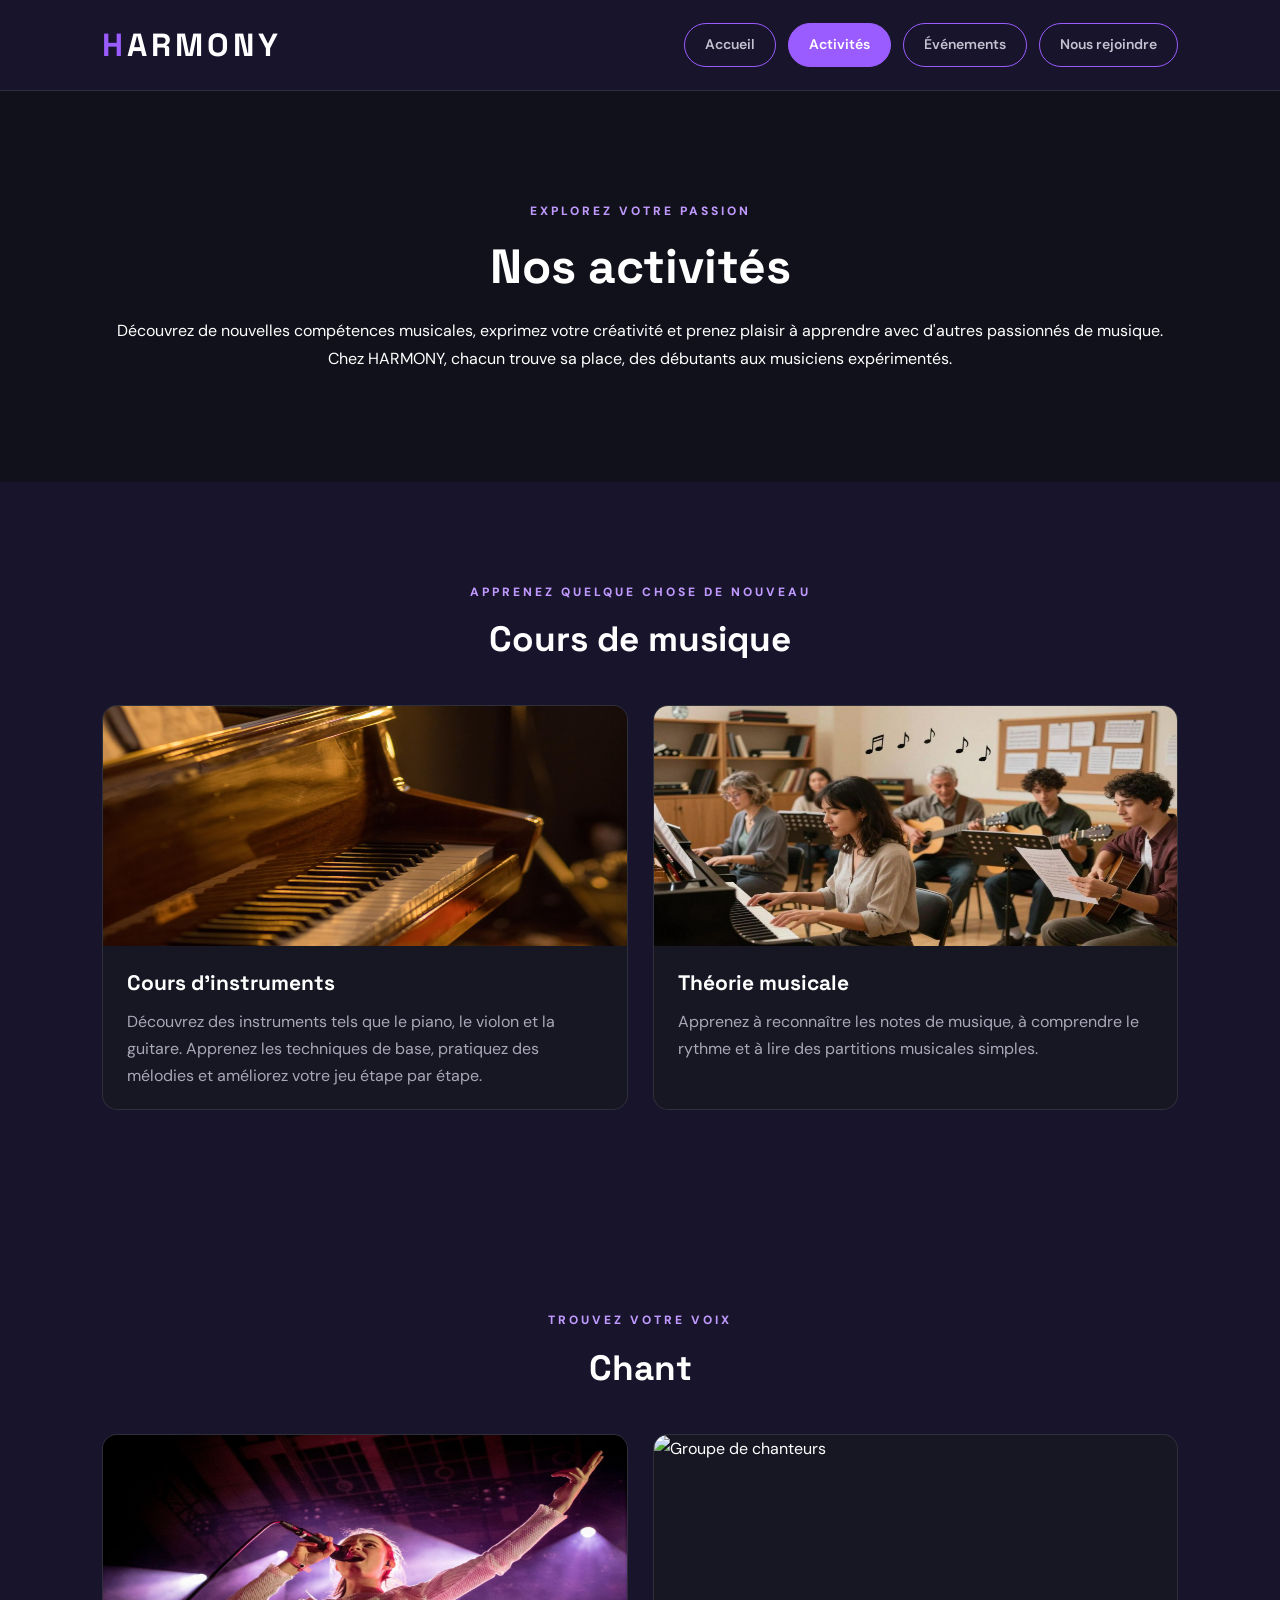
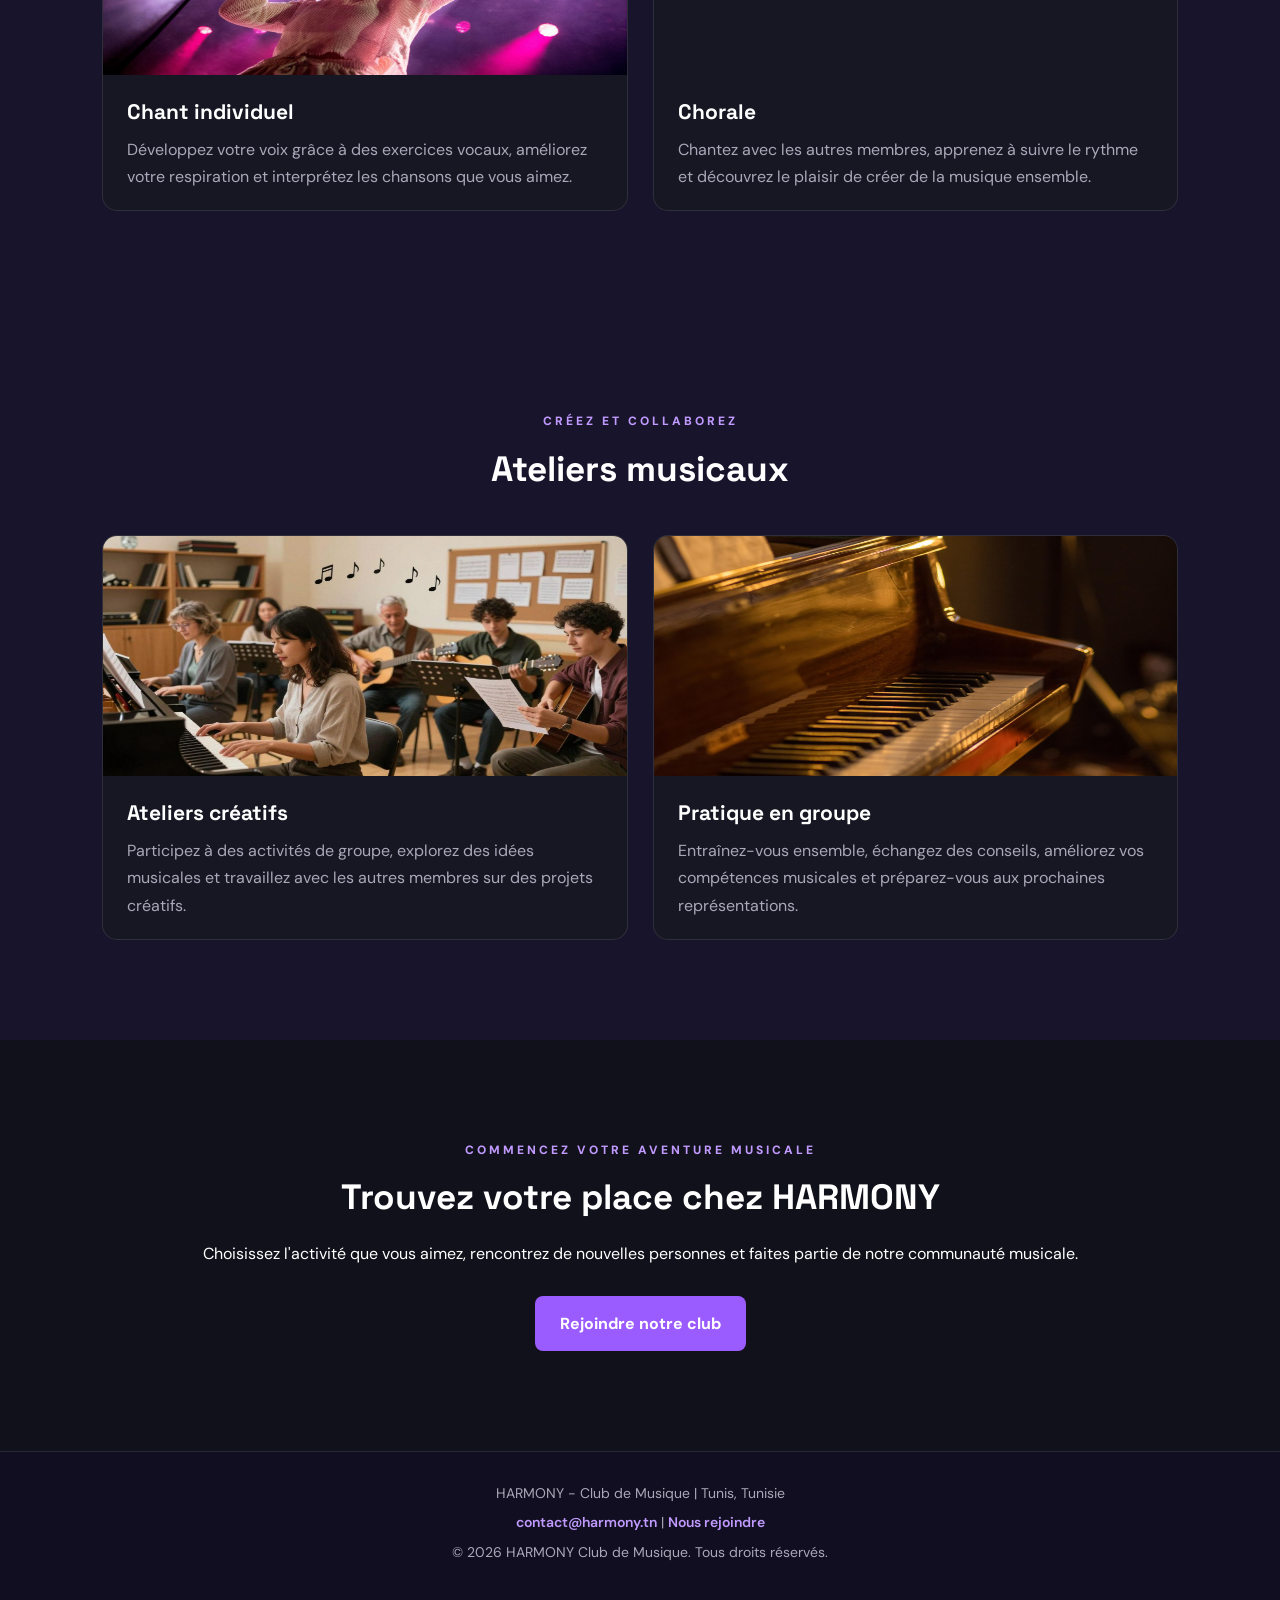
==== commit fe14fd4e: "Ajout structure HTML" ====
--- a/activities.html
+++ b/activities.html
@@ -4,14 +4,13 @@
 <meta charset="UTF-8">
 <meta name="viewport" content="width=device-width, initial-scale=1.0">
 <meta name="description" content="Découvrez les activités de HARMONY : instruments, chant, chorale, théorie et ateliers musicaux.">
-<link rel="icon" href="data:image/svg+xml,[STRIPPED]">
 <title>Activités - Club de Musique HARMONY</title>
 <link rel="stylesheet" href="css/style.css">
 </head>
 <body>
 <header>
 <a href="index.html" class="logo">HARMONY</a>
-<button class="burger" type="button" aria-label="Ouvrir le menu" aria-expanded="false" aria-controls="main-nav">☰</button>
+<button class="burger" type="button">☰</button>
 <nav id="main-nav"><ul>
 <li><a href="index.html">Accueil</a></li>
 <li><a href="activities.html" class="active">Activités</a></li>
--- a/css/style.css
+++ b/css/style.css
@@ -1,45 +1,38 @@
 @import url('https://fonts.googleapis.com/css2?family=DM+Sans:wght@400;500;600;700;800&family=Space+Grotesk:wght@400;500;600;700&display=swap');
 :root{--black:#17142B;--dark:#11111b;--card:#171724;--purple:#9b5cff;--purple-light:#c19aff;--white:#fff;--gray:#aaa8b8;--border:rgba(255,255,255,.1)}
 *{margin:0;padding:0;box-sizing:border-box}
-html{scroll-behavior:smooth}
-body{background:var(--black);color:var(--white);font-family:'DM Sans',sans-serif;line-height:1.7;font-size:16px}
+body{background-color:var(--black);color:var(--white);font-family:'DM Sans',sans-serif;line-height:1.7;font-size:16px}
 a{color:inherit;text-decoration:none}
-img{display:block;max-width:100%;object-fit:cover}
+img{display:block;max-width:100%}
 button,input,select,textarea{font:inherit}
-/* Accessibilité : focus visible au clavier */
 a:focus-visible,button:focus-visible,input:focus-visible,select:focus-visible,textarea:focus-visible{outline:3px solid var(--purple-light);outline-offset:3px}
-header{width:100%;min-height:85px;padding:18px 8%;display:flex;align-items:center;justify-content:space-between;background:rgba(23,20,43,.92);border-bottom:1px solid var(--border);position:sticky;top:0;z-index:100;-webkit-backdrop-filter:blur(15px);backdrop-filter:blur(15px)}
-.logo{display:inline-block;font-family:'Space Grotesk',sans-serif;font-size:32px;font-weight:800;letter-spacing:4px;transition:.3s}
+header{width:100%;min-height:85px;padding:18px 8%;display:flex;align-items:center;justify-content:space-between;background-color:#17142b;border-bottom:1px solid var(--border);position:sticky;top:0;z-index:100}
+.logo{display:inline-block;font-family:'Space Grotesk',sans-serif;font-size:32px;font-weight:800;letter-spacing:4px}
 .logo::first-letter{color:var(--purple)}
-.logo:hover{color:var(--purple-light);transform:scale(1.05)}
 nav ul{display:flex;align-items:center;gap:12px;list-style:none}
-nav a{display:inline-block;color:#c4c1d0;font-size:14px;font-weight:600;padding:9px 20px;border:1px solid var(--purple);border-radius:30px;transition:.3s}
-nav a:hover,nav a.active{background:var(--purple);color:var(--white);transform:translateY(-3px)}
-.burger{display:none;background:transparent;border:1px solid var(--purple);color:#fff;font-size:24px;line-height:1;padding:6px 12px;border-radius:8px;cursor:pointer}
+nav a{display:inline-block;color:#c4c1d0;font-size:14px;font-weight:600;padding:9px 20px;border:1px solid var(--purple);border-radius:30px}
+nav a:hover,nav a.active{background-color:var(--purple);color:var(--white)}
+.burger{display:none;background-color:transparent;border:1px solid var(--purple);color:#fff;font-size:24px;line-height:1;padding:6px 12px;border-radius:8px;cursor:pointer}
 section{padding:100px 8%}
 .section-label{color:var(--purple-light);font-size:12px;font-weight:800;letter-spacing:3px;text-transform:uppercase;margin-bottom:16px}
 h1,h2,h3{font-family:'Space Grotesk',sans-serif;line-height:1.2}
-h1{font-size:clamp(42px,6vw,76px);font-weight:700}
-h2{font-size:clamp(30px,4vw,46px);margin-bottom:22px}
+h1{font-size:3rem;font-weight:700}
+h2{font-size:2.2rem;margin-bottom:22px}
 h3{font-size:21px;margin-bottom:12px}
-.hero-buttons a,#home-events a,#home-join a,#join a,.events-container article a,.activities-container article a{display:inline-block;padding:14px 25px;background:var(--purple);color:var(--white);border-radius:8px;font-weight:700;transition:.3s}
-.hero-buttons a:hover,#home-events a:hover,#home-join a:hover,#join a:hover,.events-container article a:hover,.activities-container article a:hover{background:var(--purple-light);color:var(--black);transform:translateY(-4px)}
-.filtre-btn,.btn-jaime{padding:10px 20px;border:1px solid var(--purple);background:transparent;color:#fff;border-radius:30px;cursor:pointer;font-weight:600}
-.filtre-btn.actif,.btn-jaime.actif{background:var(--purple)}
-#hero{min-height:680px;display:grid;grid-template-columns:1.1fr .9fr;align-items:center;gap:55px;background:radial-gradient(circle at 75% 40%,rgba(155,92,255,.2),transparent 35%),var(--black)}
+.hero-buttons a,#home-events a,#home-join a,#join a,.events-container article a,.activities-container article a{display:inline-block;padding:14px 25px;background-color:var(--purple);color:var(--white);border-radius:8px;font-weight:700}
+.filtre-btn,.btn-jaime{padding:10px 20px;border:1px solid var(--purple);background-color:transparent;color:#fff;border-radius:30px;cursor:pointer;font-weight:600}
+.filtre-btn.actif,.btn-jaime.actif{background-color:var(--purple)}
+#hero{min-height:680px;display:grid;grid-template-columns:1.1fr .9fr;align-items:center;gap:55px;background-color:var(--black)}
 .hero-content{max-width:650px}
 .hero-content h1{margin:20px 0}
 .hero-content>p:not(.hero-label){color:var(--gray);max-width:520px;font-size:17px;margin-bottom:32px}
 .hero-buttons{display:flex;flex-wrap:wrap;gap:15px}
-.hero-buttons a:last-child{background:transparent;border:1px solid var(--purple)}
-.hero-buttons a:last-child:hover{background:var(--purple);color:var(--white)}
+.hero-buttons a:last-child{background-color:transparent;border:1px solid var(--purple)}
 .hero-image{position:relative}
-.hero-image::before{content:"";position:absolute;inset:-15px;border:1px solid rgba(155,92,255,.5);border-radius:20px;transform:rotate(3deg)}
-.hero-image img{width:100%;height:440px;border-radius:18px;position:relative;box-shadow:0 20px 70px rgba(155,92,255,.2)}
+.hero-image img{width:100%;height:440px;border-radius:18px;position:relative}
 #about,#audio-testimonials,#home-activities,#lessons,#singing,#workshops,#upcoming-events,#past-events,#home-join,#join{text-align:center}
-#about,#audio-testimonials,#past-events,#home-events,#home-join,#join{background:var(--dark)}
+#about,#audio-testimonials,#past-events,#home-events,#home-join,#join{background-color:var(--dark)}
 #about>p:not(.section-label),#audio-testimonials>p:not(.section-label),#home-activities>p:not(.section-label),#lessons>p:not(.section-label),#singing>p:not(.section-label),#workshops>p:not(.section-label),#past-events>p:not(.section-label),#home-join>p:not(.section-label),#join>p:not(.section-label){margin:0 auto}
-#home-join,#join{background:radial-gradient(circle at center,rgba(155,92,255,.2),transparent 65%),var(--black)}
 #home-join>p:not(.section-label),#join>p:not(.section-label){margin-bottom:28px}
 .about-cards,.audio-container,.activities-container,.events-container{display:grid;gap:22px;margin-top:45px;text-align:left}
 .about-cards{grid-template-columns:repeat(3,1fr);margin-top:55px}
@@ -47,18 +40,15 @@
 .activities-container{grid-template-columns:repeat(3,1fr);gap:25px}
 .events-container{grid-template-columns:repeat(3,1fr);gap:25px}
 #lessons .activities-container,#singing .activities-container,#workshops .activities-container{grid-template-columns:repeat(2,1fr)}
-.about-cards article,.audio-container article,.activities-container article,.events-container article{background:var(--card);border:1px solid var(--border);border-radius:15px;transition:.3s}
+.about-cards article,.audio-container article,.activities-container article,.events-container article{background-color:var(--card);border:1px solid var(--border);border-radius:15px}
 .about-cards article{padding:35px}
 .audio-container article{padding:28px;border-radius:14px}
 .activities-container article,.events-container article{overflow:hidden}
 .events-container article{padding-bottom:28px}
-.about-cards article:hover,.activities-container article:hover,.events-container article:hover{transform:translateY(-8px);border-color:var(--purple);box-shadow:0 15px 35px rgba(155,92,255,.13)}
-.about-cards article:hover{transform:translateY(-9px)}
 .about-cards h3,.audio-container h3{color:var(--purple-light)}
 .about-cards p,.audio-container p,.activities-container article p,.events-container article p{color:var(--gray)}
 .audio-container p,.activities-container article p{margin-bottom:20px}
-.activities-container img{width:100%;height:240px;transition:.5s}
-.activities-container article:hover img{transform:scale(1.04)}
+.activities-container img{width:100%;height:240px}
 .activities-container h3,.activities-container article p,.activities-container article a{margin-left:24px;margin-right:24px}
 .activities-container h3{margin-top:24px}
 .activities-container article a{margin-bottom:25px}
@@ -70,8 +60,8 @@
 .events-container article a{margin:15px 23px 0}
 #music-video{display:grid;grid-template-columns:.8fr 1.2fr;gap:55px;align-items:center}
 .video-content p:not(.section-label){color:var(--gray)}
-#music-video video{width:100%;max-height:420px;border-radius:16px;background:var(--dark);border:1px solid var(--border)}
-#home-events{background:var(--dark);display:grid;grid-template-columns:1fr 1fr;align-items:center;gap:55px}
+#music-video video{width:100%;max-height:420px;border-radius:16px;background-color:var(--dark);border:1px solid var(--border)}
+#home-events{background-color:var(--dark);display:grid;grid-template-columns:1fr 1fr;align-items:center;gap:55px}
 #home-events p{color:var(--gray);margin-bottom:25px}
 #home-events img{width:100%;height:380px;border-radius:16px}
 #home-events h3{color:var(--purple-light);margin-bottom:15px}
@@ -80,33 +70,28 @@
 #countdown{color:var(--purple-light);font-weight:700;margin-top:10px}
 .filtres{margin:20px 0;display:flex;gap:10px;justify-content:center;flex-wrap:wrap}
 .btn-jaime{margin:0 24px 25px}
-#intro{text-align:center;padding:110px 8%;background:radial-gradient(circle at 50% 0%,rgba(155,92,255,.2),transparent 60%),var(--dark)}
+#intro{text-align:center;padding:110px 8%;background-color:var(--dark)}
 #intro p:not(.section-label){margin:22px auto 0}
-#intro img{width:100%;max-height:350px;margin-top:40px;border:2px solid rgba(155,92,255,.7);border-radius:18px;box-shadow:0 0 15px rgba(155,92,255,.15)}
+#intro img{width:100%;max-height:350px;margin-top:40px;border:2px solid var(--purple);border-radius:18px}
 #join-form-section{max-width:950px;margin:auto}
 #join-form-section>p:not(.section-label){margin-bottom:35px}
-#join-form{background:var(--card);border:1px solid var(--border);border-radius:18px;padding:40px}
+#join-form{background-color:var(--card);border:1px solid var(--border);border-radius:18px;padding:40px}
 #join-form h3{color:var(--purple-light);margin:35px 0 22px}
 #join-form>div{margin-bottom:22px}
 #join-form label{display:block;color:#e7e4f0;font-weight:600;margin-bottom:9px}
-#join-form input:not([type="checkbox"]),#join-form select,#join-form textarea{width:100%;padding:14px;border-radius:8px;border:1px solid var(--border);background:var(--dark);color:var(--white);outline:none}
-#join-form input:focus,#join-form select:focus,#join-form textarea:focus{border-color:var(--purple);box-shadow:0 0 0 3px rgba(155,92,255,.12)}
+#join-form input:not([type="checkbox"]),#join-form select,#join-form textarea{width:100%;padding:14px;border-radius:8px;border:1px solid var(--border);background-color:var(--dark);color:var(--white);outline:none}
+#join-form input:focus,#join-form select:focus,#join-form textarea:focus{border-color:var(--purple)}
 #join-form textarea{resize:vertical}
 #join-form .choice-group{display:grid;grid-template-columns:repeat(2,1fr);gap:15px}
 #join-form .choice-group label,#join-form .agreement label{display:flex;align-items:center;gap:10px;font-weight:400}
-#join-form input[type="checkbox"]{accent-color:var(--purple);width:17px;height:17px}
-#join-form button{width:100%;padding:16px;border:none;border-radius:8px;background:var(--purple);color:var(--white);font-weight:800;cursor:pointer;transition:.3s}
-#join-form button:hover{background:var(--purple-light);color:var(--black)}
+#join-form input[type="checkbox"]{width:17px;height:17px}
+#join-form button{width:100%;padding:16px;border:none;border-radius:8px;background-color:var(--purple);color:var(--white);font-weight:800;cursor:pointer}
 #form-message{margin-top:18px;color:var(--purple-light)}
-#join-form input.invalide,#join-form select.invalide,#join-form textarea.invalide{border:2px solid #ff6b6b;background:rgba(255,107,107,.08)}
+#join-form input.invalide,#join-form select.invalide,#join-form textarea.invalide{border:2px solid #ff6b6b}
 #join-form input.valide,#join-form select.valide,#join-form textarea.valide{border:2px solid #4ecb71}
-footer{padding:30px 8%;background:#100e20;border-top:1px solid var(--border);text-align:center;color:var(--gray);font-size:14px}
+footer{padding:30px 8%;background-color:#100e20;border-top:1px solid var(--border);text-align:center;color:var(--gray);font-size:14px}
 footer a{color:var(--purple-light);font-weight:600}
-footer a:hover{text-decoration:underline}
 footer p{margin-bottom:6px}
-@keyframes fadeUp{from{opacity:0;transform:translateY(25px)}to{opacity:1;transform:translateY(0)}}
-.hero-content,.hero-image{animation:fadeUp .9s ease both}
-.hero-image{animation-delay:.2s}
 @media (max-width:900px){
 #hero,#music-video,#home-events{grid-template-columns:1fr}
 .hero-image img{height:350px}
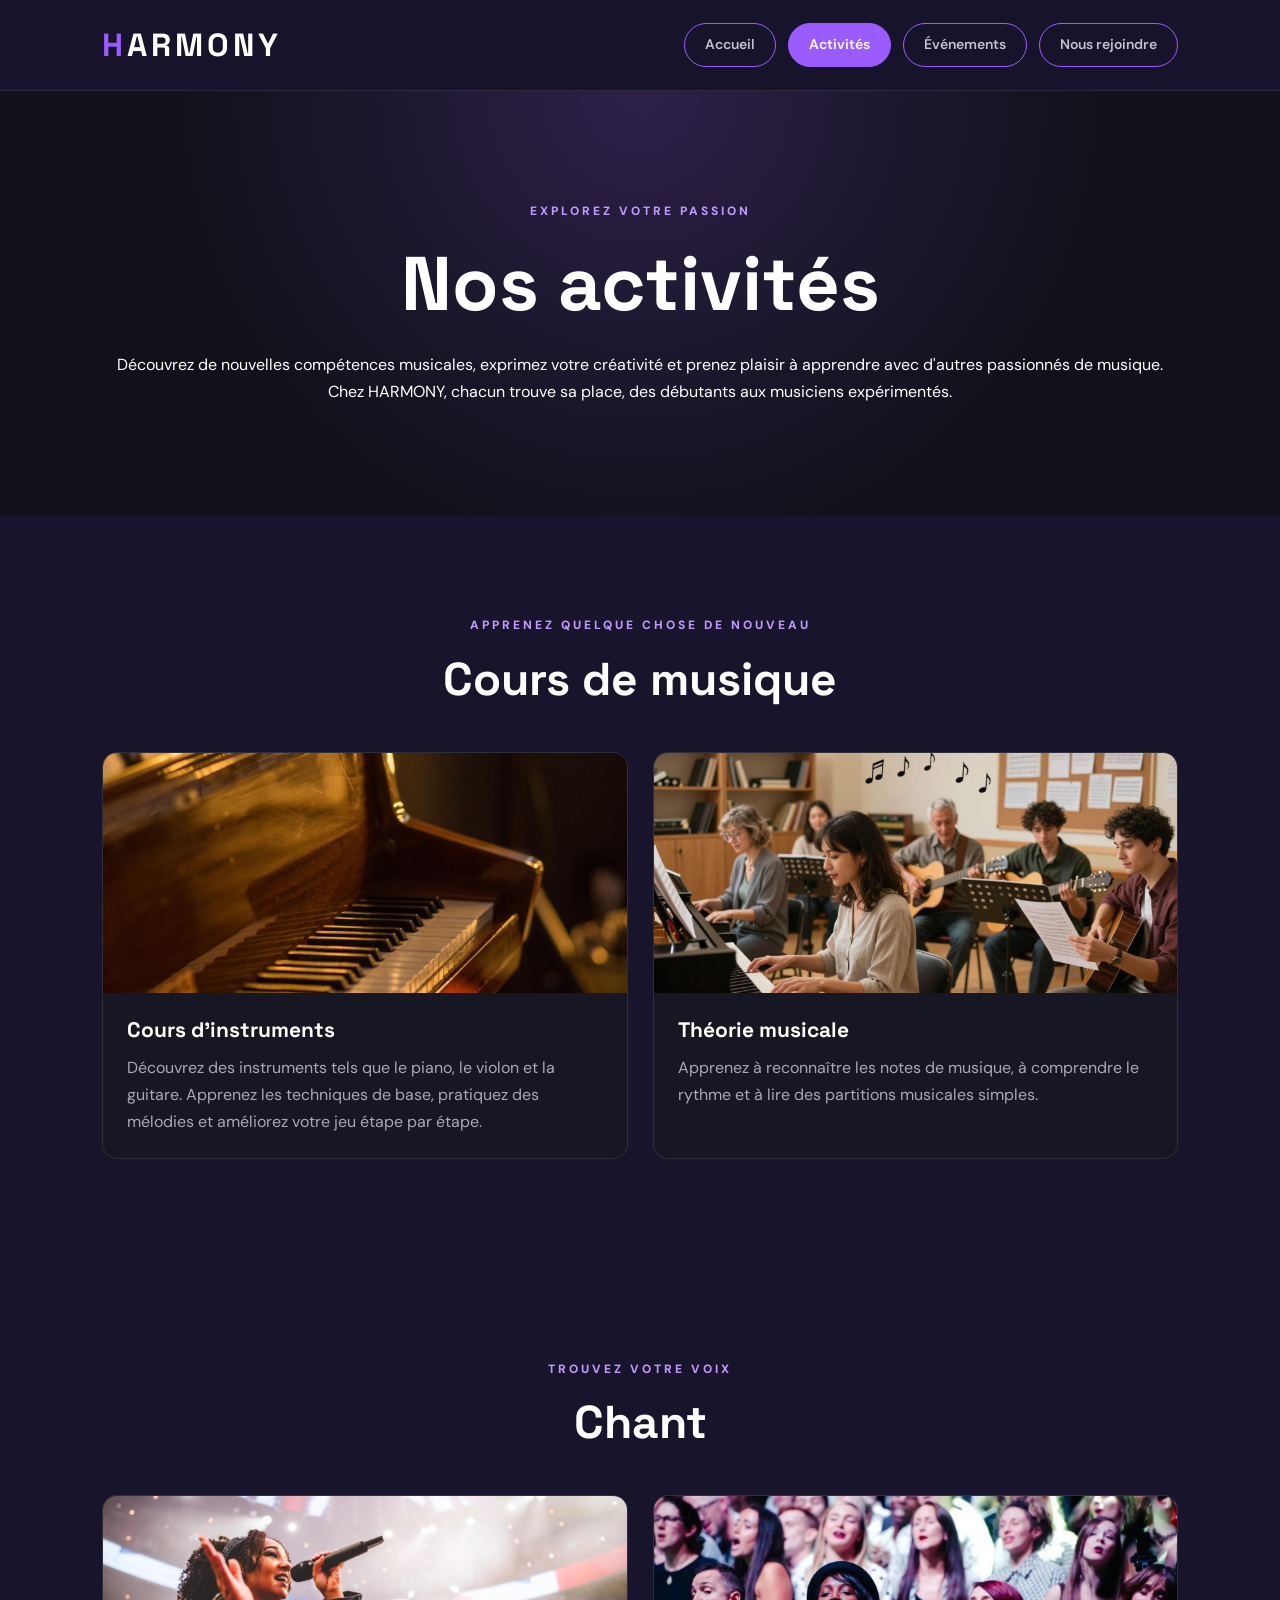
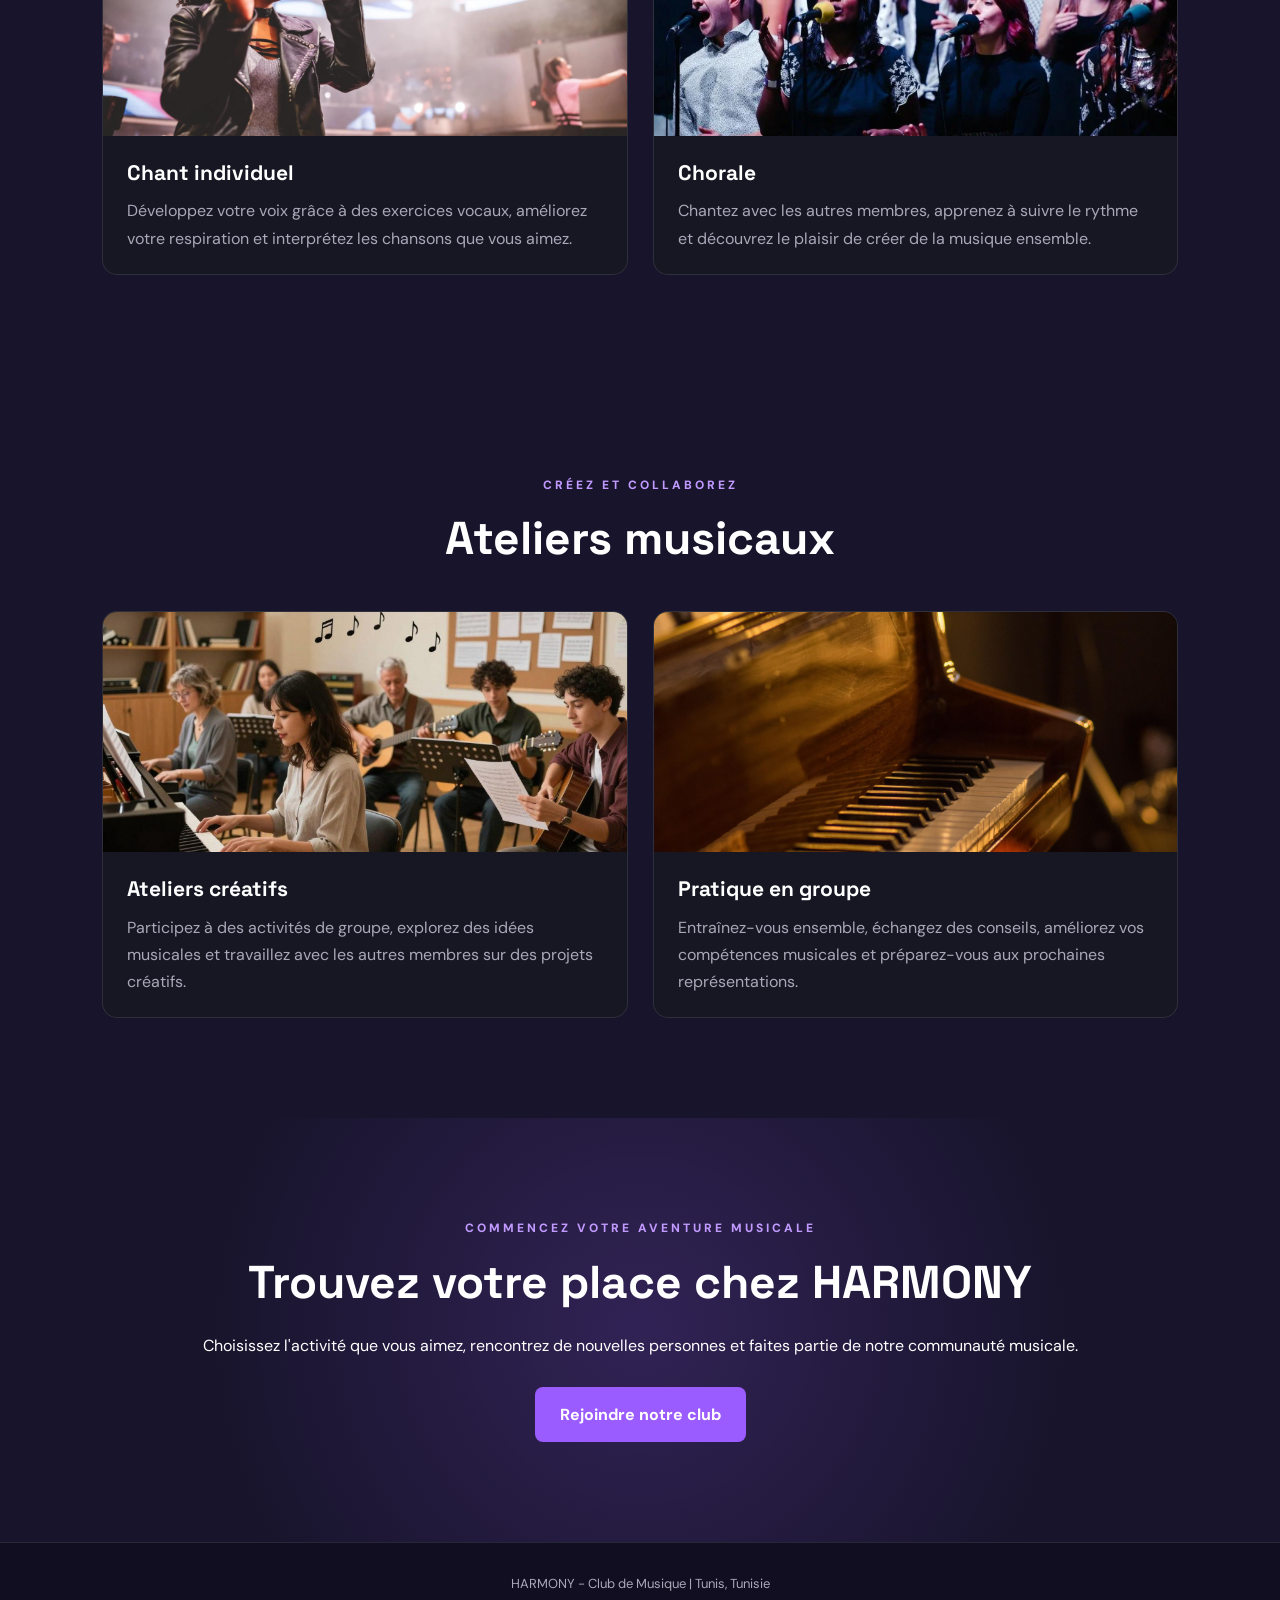
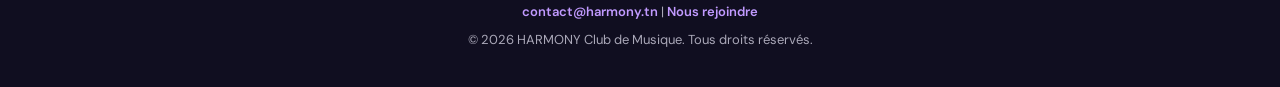
==== commit 2c74b3e0: "Ajout meta description, lien actif et footer contact" ====
--- a/activities.html
+++ b/activities.html
@@ -1,40 +1,67 @@
 <!DOCTYPE html>
 <html lang="fr">
 <head>
-<meta charset="UTF-8">
-<meta name="viewport" content="width=device-width, initial-scale=1.0">
-<meta name="description" content="Découvrez les activités de HARMONY : instruments, chant, chorale, théorie et ateliers musicaux.">
-<title>Activités - Club de Musique HARMONY</title>
-<link rel="stylesheet" href="css/style.css">
+    <meta charset="UTF-8">
+    <meta name="viewport" content="width=device-width, initial-scale=1.0">
+    <meta name="description" content="Découvrez les activités de HARMONY : instruments, chant, chorale, théorie et ateliers musicaux.">
+    <title>Activités - Club de Musique HARMONY</title>
+    <link rel="stylesheet" href="css/style.css">
 </head>
 <body>
-<header>
-<a href="index.html" class="logo">HARMONY</a>
-<button class="burger" type="button">☰</button>
-<nav id="main-nav"><ul>
-<li><a href="index.html">Accueil</a></li>
-<li><a href="activities.html" class="active">Activités</a></li>
-<li><a href="events.html">Événements</a></li>
-<li><a href="join.html">Nous rejoindre</a></li>
-</ul></nav>
-</header>
-<main>
-<section id="intro"><p class="section-label">EXPLOREZ VOTRE PASSION</p><h1>Nos activités</h1><p>Découvrez de nouvelles compétences musicales, exprimez votre créativité et prenez plaisir à apprendre avec d'autres passionnés de musique. Chez HARMONY, chacun trouve sa place, des débutants aux musiciens expérimentés.</p></section>
-<section id="lessons"><p class="section-label">APPRENEZ QUELQUE CHOSE DE NOUVEAU</p><h2>Cours de musique</h2><div class="activities-container">
-<article><img src="images/piano.jpg" alt="Cours de piano" loading="lazy"><h3>Cours d'instruments</h3><p>Découvrez des instruments tels que le piano, le violon et la guitare. Apprenez les techniques de base, pratiquez des mélodies et améliorez votre jeu étape par étape.</p></article>
-<article><img src="images/workshop.jpg" alt="Notes de musique" loading="lazy"><h3>Théorie musicale</h3><p>Apprenez à reconnaître les notes de musique, à comprendre le rythme et à lire des partitions musicales simples.</p></article>
-</div></section>
-<section id="singing"><p class="section-label">TROUVEZ VOTRE VOIX</p><h2>Chant</h2><div class="activities-container">
-<article><img src="images/singing.jpg" alt="Chanteur en pleine prestation" loading="lazy"><h3>Chant individuel</h3><p>Développez votre voix grâce à des exercices vocaux, améliorez votre respiration et interprétez les chansons que vous aimez.</p></article>
-<article><img src="images/choir.jpg" alt="Groupe de chanteurs" loading="lazy"><h3>Chorale</h3><p>Chantez avec les autres membres, apprenez à suivre le rythme et découvrez le plaisir de créer de la musique ensemble.</p></article>
-</div></section>
-<section id="workshops"><p class="section-label">CRÉEZ ET COLLABOREZ</p><h2>Ateliers musicaux</h2><div class="activities-container">
-<article><img src="images/workshop.jpg" alt="Atelier musical créatif" loading="lazy"><h3>Ateliers créatifs</h3><p>Participez à des activités de groupe, explorez des idées musicales et travaillez avec les autres membres sur des projets créatifs.</p></article>
-<article><img src="images/piano.jpg" alt="Pratique musicale" loading="lazy"><h3>Pratique en groupe</h3><p>Entraînez-vous ensemble, échangez des conseils, améliorez vos compétences musicales et préparez-vous aux prochaines représentations.</p></article>
-</div></section>
-<section id="join"><p class="section-label">COMMENCEZ VOTRE AVENTURE MUSICALE</p><h2>Trouvez votre place chez HARMONY</h2><p>Choisissez l'activité que vous aimez, rencontrez de nouvelles personnes et faites partie de notre communauté musicale.</p><a href="join.html">Rejoindre notre club</a></section>
-</main>
-<footer><p>HARMONY - Club de Musique | Tunis, Tunisie</p><p><a href="mailto:contact@harmony.tn">contact@harmony.tn</a> | <a href="join.html">Nous rejoindre</a></p><p>&copy; 2026 HARMONY Club de Musique. Tous droits réservés.</p></footer>
-<script src="js/script.js" defer></script>
+    <header>
+        <a href="index.html" class="logo">HARMONY</a>
+        <button class="burger" type="button">☰</button>
+        <nav id="main-nav">
+            <ul>
+                <li><a href="index.html">Accueil</a></li>
+                <li><a href="activities.html" class="active">Activités</a></li>
+                <li><a href="events.html">Événements</a></li>
+                <li><a href="join.html">Nous rejoindre</a></li>
+            </ul>
+        </nav>
+    </header>
+    <main>
+        <section id="intro">
+            <p class="section-label">EXPLOREZ VOTRE PASSION</p>
+            <h1>Nos activités</h1>
+            <p>Découvrez de nouvelles compétences musicales, exprimez votre créativité et prenez plaisir à apprendre avec d'autres passionnés de musique. Chez HARMONY, chacun trouve sa place, des débutants aux musiciens expérimentés.</p>
+        </section>
+        <section id="lessons">
+            <p class="section-label">APPRENEZ QUELQUE CHOSE DE NOUVEAU</p>
+            <h2>Cours de musique</h2>
+            <div class="activities-container">
+                <article><img src="images/piano.jpg" alt="Cours de piano" loading="lazy"><h3>Cours d'instruments</h3><p>Découvrez des instruments tels que le piano, le violon et la guitare. Apprenez les techniques de base, pratiquez des mélodies et améliorez votre jeu étape par étape.</p></article>
+                <article><img src="images/workshop.jpg" alt="Notes de musique" loading="lazy"><h3>Théorie musicale</h3><p>Apprenez à reconnaître les notes de musique, à comprendre le rythme et à lire des partitions musicales simples.</p></article>
+            </div>
+        </section>
+        <section id="singing">
+            <p class="section-label">TROUVEZ VOTRE VOIX</p>
+            <h2>Chant</h2>
+            <div class="activities-container">
+                <article><img src="images/Singing.png" alt="Chanteur en pleine prestation" loading="lazy"><h3>Chant individuel</h3><p>Développez votre voix grâce à des exercices vocaux, améliorez votre respiration et interprétez les chansons que vous aimez.</p></article>
+                <article><img src="images/Choir.jpg" alt="Groupe de chanteurs" loading="lazy"><h3>Chorale</h3><p>Chantez avec les autres membres, apprenez à suivre le rythme et découvrez le plaisir de créer de la musique ensemble.</p></article>
+            </div>
+        </section>
+        <section id="workshops">
+            <p class="section-label">CRÉEZ ET COLLABOREZ</p>
+            <h2>Ateliers musicaux</h2>
+            <div class="activities-container">
+                <article><img src="images/workshop.jpg" alt="Atelier musical créatif" loading="lazy"><h3>Ateliers créatifs</h3><p>Participez à des activités de groupe, explorez des idées musicales et travaillez avec les autres membres sur des projets créatifs.</p></article>
+                <article><img src="images/piano.jpg" alt="Pratique musicale" loading="lazy"><h3>Pratique en groupe</h3><p>Entraînez-vous ensemble, échangez des conseils, améliorez vos compétences musicales et préparez-vous aux prochaines représentations.</p></article>
+            </div>
+        </section>
+        <section id="join">
+            <p class="section-label">COMMENCEZ VOTRE AVENTURE MUSICALE</p>
+            <h2>Trouvez votre place chez HARMONY</h2>
+            <p>Choisissez l'activité que vous aimez, rencontrez de nouvelles personnes et faites partie de notre communauté musicale.</p>
+            <a href="join.html">Rejoindre notre club</a>
+        </section>
+    </main>
+    <footer>
+        <p>HARMONY - Club de Musique | Tunis, Tunisie</p>
+        <p><a href="mailto:contact@harmony.tn">contact@harmony.tn</a> | <a href="join.html">Nous rejoindre</a></p>
+        <p>&copy; 2026 HARMONY Club de Musique. Tous droits réservés.</p>
+    </footer>
+    <script src="js/script.js" defer></script>
 </body>
 </html>
--- a/css/style.css
+++ b/css/style.css
@@ -1,116 +1,150 @@
 @import url('https://fonts.googleapis.com/css2?family=DM+Sans:wght@400;500;600;700;800&family=Space+Grotesk:wght@400;500;600;700&display=swap');
-:root{--black:#17142B;--dark:#11111b;--card:#171724;--purple:#9b5cff;--purple-light:#c19aff;--white:#fff;--gray:#aaa8b8;--border:rgba(255,255,255,.1)}
-*{margin:0;padding:0;box-sizing:border-box}
-body{background-color:var(--black);color:var(--white);font-family:'DM Sans',sans-serif;line-height:1.7;font-size:16px}
-a{color:inherit;text-decoration:none}
-img{display:block;max-width:100%}
-button,input,select,textarea{font:inherit}
-a:focus-visible,button:focus-visible,input:focus-visible,select:focus-visible,textarea:focus-visible{outline:3px solid var(--purple-light);outline-offset:3px}
-header{width:100%;min-height:85px;padding:18px 8%;display:flex;align-items:center;justify-content:space-between;background-color:#17142b;border-bottom:1px solid var(--border);position:sticky;top:0;z-index:100}
-.logo{display:inline-block;font-family:'Space Grotesk',sans-serif;font-size:32px;font-weight:800;letter-spacing:4px}
-.logo::first-letter{color:var(--purple)}
-nav ul{display:flex;align-items:center;gap:12px;list-style:none}
-nav a{display:inline-block;color:#c4c1d0;font-size:14px;font-weight:600;padding:9px 20px;border:1px solid var(--purple);border-radius:30px}
-nav a:hover,nav a.active{background-color:var(--purple);color:var(--white)}
-.burger{display:none;background-color:transparent;border:1px solid var(--purple);color:#fff;font-size:24px;line-height:1;padding:6px 12px;border-radius:8px;cursor:pointer}
-section{padding:100px 8%}
-.section-label{color:var(--purple-light);font-size:12px;font-weight:800;letter-spacing:3px;text-transform:uppercase;margin-bottom:16px}
-h1,h2,h3{font-family:'Space Grotesk',sans-serif;line-height:1.2}
-h1{font-size:3rem;font-weight:700}
-h2{font-size:2.2rem;margin-bottom:22px}
-h3{font-size:21px;margin-bottom:12px}
-.hero-buttons a,#home-events a,#home-join a,#join a,.events-container article a,.activities-container article a{display:inline-block;padding:14px 25px;background-color:var(--purple);color:var(--white);border-radius:8px;font-weight:700}
-.filtre-btn,.btn-jaime{padding:10px 20px;border:1px solid var(--purple);background-color:transparent;color:#fff;border-radius:30px;cursor:pointer;font-weight:600}
-.filtre-btn.actif,.btn-jaime.actif{background-color:var(--purple)}
-#hero{min-height:680px;display:grid;grid-template-columns:1.1fr .9fr;align-items:center;gap:55px;background-color:var(--black)}
-.hero-content{max-width:650px}
-.hero-content h1{margin:20px 0}
-.hero-content>p:not(.hero-label){color:var(--gray);max-width:520px;font-size:17px;margin-bottom:32px}
-.hero-buttons{display:flex;flex-wrap:wrap;gap:15px}
-.hero-buttons a:last-child{background-color:transparent;border:1px solid var(--purple)}
-.hero-image{position:relative}
-.hero-image img{width:100%;height:440px;border-radius:18px;position:relative}
-#about,#audio-testimonials,#home-activities,#lessons,#singing,#workshops,#upcoming-events,#past-events,#home-join,#join{text-align:center}
-#about,#audio-testimonials,#past-events,#home-events,#home-join,#join{background-color:var(--dark)}
-#about>p:not(.section-label),#audio-testimonials>p:not(.section-label),#home-activities>p:not(.section-label),#lessons>p:not(.section-label),#singing>p:not(.section-label),#workshops>p:not(.section-label),#past-events>p:not(.section-label),#home-join>p:not(.section-label),#join>p:not(.section-label){margin:0 auto}
-#home-join>p:not(.section-label),#join>p:not(.section-label){margin-bottom:28px}
-.about-cards,.audio-container,.activities-container,.events-container{display:grid;gap:22px;margin-top:45px;text-align:left}
-.about-cards{grid-template-columns:repeat(3,1fr);margin-top:55px}
-.audio-container{grid-template-columns:repeat(3,1fr)}
-.activities-container{grid-template-columns:repeat(3,1fr);gap:25px}
-.events-container{grid-template-columns:repeat(3,1fr);gap:25px}
-#lessons .activities-container,#singing .activities-container,#workshops .activities-container{grid-template-columns:repeat(2,1fr)}
-.about-cards article,.audio-container article,.activities-container article,.events-container article{background-color:var(--card);border:1px solid var(--border);border-radius:15px}
-.about-cards article{padding:35px}
-.audio-container article{padding:28px;border-radius:14px}
-.activities-container article,.events-container article{overflow:hidden}
-.events-container article{padding-bottom:28px}
-.about-cards h3,.audio-container h3{color:var(--purple-light)}
-.about-cards p,.audio-container p,.activities-container article p,.events-container article p{color:var(--gray)}
-.audio-container p,.activities-container article p{margin-bottom:20px}
-.activities-container img{width:100%;height:240px}
-.activities-container h3,.activities-container article p,.activities-container article a{margin-left:24px;margin-right:24px}
-.activities-container h3{margin-top:24px}
-.activities-container article a{margin-bottom:25px}
-.audio-container audio{width:100%}
-.events-container img{width:100%;height:220px}
-.events-container h3,.events-container article p{margin-left:23px;margin-right:23px}
-.events-container h3{margin-top:23px}
-.events-container article p{margin-bottom:10px}
-.events-container article a{margin:15px 23px 0}
-#music-video{display:grid;grid-template-columns:.8fr 1.2fr;gap:55px;align-items:center}
-.video-content p:not(.section-label){color:var(--gray)}
-#music-video video{width:100%;max-height:420px;border-radius:16px;background-color:var(--dark);border:1px solid var(--border)}
-#home-events{background-color:var(--dark);display:grid;grid-template-columns:1fr 1fr;align-items:center;gap:55px}
-#home-events p{color:var(--gray);margin-bottom:25px}
-#home-events img{width:100%;height:380px;border-radius:16px}
-#home-events h3{color:var(--purple-light);margin-bottom:15px}
-#past-events>p:not(.section-label){margin-bottom:35px}
-#past-events img{width:100%;max-height:450px;border-radius:16px}
-#countdown{color:var(--purple-light);font-weight:700;margin-top:10px}
-.filtres{margin:20px 0;display:flex;gap:10px;justify-content:center;flex-wrap:wrap}
-.btn-jaime{margin:0 24px 25px}
-#intro{text-align:center;padding:110px 8%;background-color:var(--dark)}
-#intro p:not(.section-label){margin:22px auto 0}
-#intro img{width:100%;max-height:350px;margin-top:40px;border:2px solid var(--purple);border-radius:18px}
-#join-form-section{max-width:950px;margin:auto}
-#join-form-section>p:not(.section-label){margin-bottom:35px}
-#join-form{background-color:var(--card);border:1px solid var(--border);border-radius:18px;padding:40px}
-#join-form h3{color:var(--purple-light);margin:35px 0 22px}
-#join-form>div{margin-bottom:22px}
-#join-form label{display:block;color:#e7e4f0;font-weight:600;margin-bottom:9px}
-#join-form input:not([type="checkbox"]),#join-form select,#join-form textarea{width:100%;padding:14px;border-radius:8px;border:1px solid var(--border);background-color:var(--dark);color:var(--white);outline:none}
-#join-form input:focus,#join-form select:focus,#join-form textarea:focus{border-color:var(--purple)}
-#join-form textarea{resize:vertical}
-#join-form .choice-group{display:grid;grid-template-columns:repeat(2,1fr);gap:15px}
-#join-form .choice-group label,#join-form .agreement label{display:flex;align-items:center;gap:10px;font-weight:400}
-#join-form input[type="checkbox"]{width:17px;height:17px}
-#join-form button{width:100%;padding:16px;border:none;border-radius:8px;background-color:var(--purple);color:var(--white);font-weight:800;cursor:pointer}
-#form-message{margin-top:18px;color:var(--purple-light)}
-#join-form input.invalide,#join-form select.invalide,#join-form textarea.invalide{border:2px solid #ff6b6b}
-#join-form input.valide,#join-form select.valide,#join-form textarea.valide{border:2px solid #4ecb71}
-footer{padding:30px 8%;background-color:#100e20;border-top:1px solid var(--border);text-align:center;color:var(--gray);font-size:14px}
-footer a{color:var(--purple-light);font-weight:600}
-footer p{margin-bottom:6px}
-@media (max-width:900px){
-#hero,#music-video,#home-events{grid-template-columns:1fr}
-.hero-image img{height:350px}
-.about-cards,.audio-container,.events-container,.activities-container{grid-template-columns:repeat(2,1fr)}
+:root {
+    --black: #17142B;
+    --dark: #11111b;
+    --card: #171724;
+    --purple: #9b5cff;
+    --purple-light: #c19aff;
+    --white: #ffffff;
+    --gray: #aaa8b8;
+    --border: rgba(255, 255, 255, 0.1);
 }
-@media (max-width:768px){
-.burger{display:block}
-header{flex-wrap:wrap}
-nav{width:100%;display:none}
-nav.open{display:block}
-nav ul{flex-direction:column;align-items:stretch;gap:10px;padding-top:15px}
-nav a{display:block;text-align:center}
+* { margin: 0; padding: 0; box-sizing: border-box; }
+html { scroll-behavior: smooth; }
+body { background: var(--black); color: var(--white); font-family: 'DM Sans', sans-serif; line-height: 1.7; }
+a { color: inherit; text-decoration: none; }
+img { display: block; max-width: 100%; object-fit: cover; }
+button, input, select, textarea { font: inherit; }
+a:focus-visible, button:focus-visible, input:focus-visible, select:focus-visible, textarea:focus-visible { outline: 3px solid var(--purple-light); outline-offset: 3px; }
+header { width: 100%; min-height: 85px; padding: 18px 8%; display: flex; align-items: center; justify-content: space-between; background: rgba(23, 20, 43, 0.92); border-bottom: 1px solid var(--border); position: sticky; top: 0; z-index: 100; backdrop-filter: blur(15px); }
+.logo { display: inline-block; font-family: 'Space Grotesk', sans-serif; font-size: 32px; font-weight: 800; letter-spacing: 4px; color: var(--white); transition: 0.3s; }
+.logo::first-letter { color: var(--purple); }
+.logo:hover { color: var(--purple-light); transform: scale(1.05); }
+nav ul { display: flex; align-items: center; gap: 12px; list-style: none; }
+nav a { display: inline-block; color: #c4c1d0; font-size: 14px; font-weight: 600; padding: 9px 20px; border: 1px solid var(--purple); border-radius: 30px; transition: 0.3s; }
+nav a:hover, nav a.active { background: var(--purple); color: var(--white); }
+nav a:hover { transform: translateY(-3px); }
+.burger { display: none; background: transparent; border: 1px solid var(--purple); color: white; font-size: 24px; padding: 6px 12px; border-radius: 8px; cursor: pointer; }
+section { padding: 100px 8%; }
+.section-label { color: var(--purple-light); font-size: 12px; font-weight: 800; letter-spacing: 3px; text-transform: uppercase; margin-bottom: 16px; }
+h1, h2, h3 { font-family: 'Space Grotesk', sans-serif; line-height: 1.2; }
+h1 { font-size: clamp(42px, 6vw, 76px); font-weight: 700; }
+h2 { font-size: clamp(30px, 4vw, 46px); margin-bottom: 22px; }
+h3 { font-size: 21px; margin-bottom: 12px; }
+.hero-buttons a, #home-events a, #home-join a, #join a, .events-container article a, .activities-container article a { display: inline-block; padding: 14px 25px; background: var(--purple); color: var(--white); border-radius: 8px; font-weight: 700; transition: 0.3s; }
+.hero-buttons a:hover, #home-events a:hover, #home-join a:hover, #join a:hover, .events-container article a:hover, .activities-container article a:hover { background: var(--purple-light); color: var(--black); transform: translateY(-4px); }
+#hero { min-height: 680px; display: grid; grid-template-columns: 1.1fr 0.9fr; align-items: center; gap: 55px; background: radial-gradient(circle at 75% 40%, rgba(155, 92, 255, 0.2), transparent 35%), var(--black); }
+.hero-content { max-width: 650px; }
+.hero-content h1 { margin: 20px 0; }
+.hero-content h1 span { color: var(--purple); }
+.hero-content > p:not(.hero-label) { color: var(--gray); max-width: 520px; font-size: 17px; margin-bottom: 32px; }
+.hero-buttons { display: flex; flex-wrap: wrap; gap: 15px; }
+.hero-buttons a:last-child { background: transparent; border: 1px solid var(--purple); }
+.hero-buttons a:last-child:hover { background: var(--purple); color: var(--white); }
+.hero-image { position: relative; }
+.hero-image::before { content: ""; position: absolute; top: -15px; left: -15px; right: -15px; bottom: -15px; border: 1px solid rgba(155, 92, 255, 0.5); border-radius: 20px; transform: rotate(3deg); }
+.hero-image img { width: 100%; height: 440px; border-radius: 18px; position: relative; box-shadow: 0 20px 70px rgba(155, 92, 255, 0.2); }
+#about { text-align: center; background: var(--dark); }
+#about > p:not(.section-label) { margin: 0 auto; }
+.about-cards { display: grid; grid-template-columns: repeat(3, 1fr); gap: 22px; margin-top: 55px; text-align: left; }
+.about-cards article { background: var(--card); border: 1px solid var(--border); padding: 35px; border-radius: 15px; transition: 0.3s; }
+.about-cards article:hover { transform: translateY(-9px); border-color: var(--purple); box-shadow: 0 15px 40px rgba(155, 92, 255, 0.12); }
+.about-cards h3 { color: var(--purple-light); }
+.about-cards p { color: var(--gray); }
+#music-video { display: grid; grid-template-columns: 0.8fr 1.2fr; gap: 55px; align-items: center; }
+.video-content p:not(.section-label) { color: var(--gray); }
+#music-video video { width: 100%; max-height: 420px; border-radius: 16px; background: var(--dark); border: 1px solid var(--border); }
+#audio-testimonials { background: var(--dark); text-align: center; }
+#audio-testimonials > p:not(.section-label) { margin: 0 auto; }
+.audio-container { display: grid; grid-template-columns: repeat(3, 1fr); gap: 22px; margin-top: 45px; text-align: left; }
+.audio-container article { padding: 28px; background: var(--card); border: 1px solid var(--border); border-radius: 14px; }
+.audio-container h3 { color: var(--purple-light); }
+.audio-container p { color: var(--gray); margin-bottom: 20px; }
+.audio-container audio { width: 100%; }
+#home-activities, #lessons, #singing, #workshops { text-align: center; }
+#home-activities > p:not(.section-label), #lessons > p:not(.section-label), #singing > p:not(.section-label), #workshops > p:not(.section-label) { margin: 0 auto; }
+.activities-container { display: grid; grid-template-columns: repeat(3, 1fr); gap: 25px; margin-top: 45px; text-align: left; }
+#lessons .activities-container, #singing .activities-container, #workshops .activities-container { grid-template-columns: repeat(2, 1fr); }
+.activities-container article { overflow: hidden; background: var(--card); border: 1px solid var(--border); border-radius: 15px; transition: 0.35s; }
+.activities-container article:hover { transform: translateY(-8px); border-color: var(--purple); box-shadow: 0 15px 35px rgba(155, 92, 255, 0.13); }
+.activities-container img { width: 100%; height: 240px; transition: 0.5s; }
+.activities-container article:hover img { transform: scale(1.04); }
+.activities-container h3, .activities-container article p, .activities-container article a { margin-left: 24px; margin-right: 24px; }
+.activities-container h3 { margin-top: 24px; }
+.activities-container article p { color: var(--gray); margin-bottom: 22px; }
+.activities-container article a { margin-bottom: 25px; }
+#home-events { background: var(--dark); display: grid; grid-template-columns: 1fr 1fr; align-items: center; gap: 55px; }
+#home-events p { color: var(--gray); margin-bottom: 25px; }
+#home-events img { width: 100%; height: 380px; border-radius: 16px; }
+#home-events h3 { color: var(--purple-light); margin-bottom: 15px; }
+#upcoming-events { text-align: center; }
+.events-container { display: grid; grid-template-columns: repeat(3, 1fr); gap: 25px; margin-top: 45px; text-align: left; }
+.events-container article { background: var(--card); border: 1px solid var(--border); border-radius: 15px; overflow: hidden; padding-bottom: 28px; transition: 0.3s; }
+.events-container article:hover { transform: translateY(-8px); border-color: var(--purple); }
+.events-container img { width: 100%; height: 220px; }
+.events-container h3, .events-container article p { margin-left: 23px; margin-right: 23px; }
+.events-container h3 { margin-top: 23px; }
+.events-container article p { color: var(--gray); margin-bottom: 10px; }
+.events-container article a { margin: 15px 23px 0; }
+#past-events { background: var(--dark); text-align: center; }
+#past-events > p:not(.section-label) { margin: 0 auto 35px; }
+#past-events img { width: 100%; max-height: 450px; border-radius: 16px; }
+#home-join, #join { text-align: center; background: radial-gradient(circle at center, rgba(155, 92, 255, 0.2), transparent 65%), var(--black); }
+#home-join > p:not(.section-label), #join > p:not(.section-label) { margin: 0 auto 28px; }
+#intro { text-align: center; padding-top: 110px; padding-bottom: 110px; background: radial-gradient(circle at 50% 0%, rgba(155, 92, 255, 0.2), transparent 60%), var(--dark); }
+#intro p:not(.section-label) { margin: 22px auto 0; }
+#intro img { width: 100%; max-height: 350px; margin-top: 40px; border: 2px solid rgba(155, 92, 255, 0.7); border-radius: 18px; box-shadow: 0 0 15px rgba(155, 92, 255, 0.15); }
+#join-form-section { max-width: 950px; margin: auto; }
+#join-form-section > p:not(.section-label) { margin-bottom: 35px; }
+#join-form { background: var(--card); border: 1px solid var(--border); border-radius: 18px; padding: 40px; }
+#join-form h3 { color: var(--purple-light); margin: 35px 0 22px; }
+#join-form > div { margin-bottom: 22px; }
+#join-form label { display: block; color: #e7e4f0; font-weight: 600; margin-bottom: 9px; }
+#join-form input:not([type="checkbox"]), #join-form select, #join-form textarea { width: 100%; padding: 14px; border-radius: 8px; border: 1px solid var(--border); background: var(--dark); color: var(--white); outline: none; }
+#join-form input:focus, #join-form select:focus, #join-form textarea:focus { border-color: var(--purple); box-shadow: 0 0 0 3px rgba(155, 92, 255, 0.12); }
+#join-form textarea { resize: vertical; }
+#join-form .choice-group { display: grid; grid-template-columns: repeat(2, 1fr); gap: 15px; }
+#join-form .choice-group label, #join-form .agreement label { display: flex; align-items: center; gap: 10px; font-weight: 400; }
+#join-form input[type="checkbox"] { accent-color: var(--purple); width: 17px; height: 17px; }
+#join-form button { width: 100%; padding: 16px; border: none; border-radius: 8px; background: var(--purple); color: var(--white); font-weight: 800; cursor: pointer; transition: 0.3s; }
+#join-form button:hover { background: var(--purple-light); color: var(--black); }
+#form-message { margin-top: 18px; color: var(--purple-light); }
+#form-message.erreur { color: #ff6b6b; }
+#form-message.ok { color: #c19aff; }
+footer { padding: 30px 8%; background: #100e20; border-top: 1px solid var(--border); text-align: center; color: var(--gray); font-size: 13px; }
+footer a { color: var(--purple-light); font-weight: 600; }
+footer p { margin-bottom: 6px; }
+@keyframes fadeUp { from { opacity: 0; transform: translateY(25px); } to { opacity: 1; transform: translateY(0); } }
+.hero-content, .hero-image { animation: fadeUp 0.9s ease both; }
+.hero-image { animation-delay: 0.2s; }
+@media (max-width: 900px) {
+    #hero, #music-video, #home-events { grid-template-columns: 1fr; }
+    .hero-image img { height: 350px; }
+    .about-cards, .audio-container, .events-container { grid-template-columns: repeat(2, 1fr); }
+    .activities-container { grid-template-columns: repeat(2, 1fr); }
 }
-@media (max-width:600px){
-header{padding:18px 5%}
-section{padding:65px 6%}
-.about-cards,.audio-container,.activities-container,.events-container,#lessons .activities-container,#singing .activities-container,#workshops .activities-container{grid-template-columns:1fr}
-#join-form{padding:22px}
-#join-form .choice-group{grid-template-columns:1fr}
-.hero-buttons{flex-direction:column}
-.hero-buttons a{text-align:center}
-}+@media (max-width: 768px) {
+    .burger { display: block; }
+    header { flex-wrap: wrap; }
+    nav { width: 100%; display: none; }
+    nav.open { display: block; }
+    nav ul { flex-direction: column; align-items: stretch; gap: 10px; padding-top: 15px; }
+    nav a { display: block; text-align: center; }
+}
+@media (max-width: 600px) {
+    header { padding: 18px 5%; flex-direction: column; gap: 15px; }
+    nav ul { gap: 10px; flex-wrap: wrap; justify-content: center; }
+    nav a { font-size: 12px; padding: 7px 14px; }
+    section { padding: 65px 6%; }
+    .about-cards, .audio-container, .activities-container, .events-container, #lessons .activities-container, #singing .activities-container, #workshops .activities-container { grid-template-columns: 1fr; }
+    #join-form { padding: 22px; }
+    #join-form .choice-group { grid-template-columns: 1fr; }
+    .hero-buttons { flex-direction: column; }
+    .hero-buttons a { text-align: center; }
+}
+.filtres { margin: 20px 0; display: flex; gap: 10px; justify-content: center; flex-wrap: wrap; }
+#countdown { color: var(--purple-light); font-weight: 700; margin-top: 10px; }
+.filtre-btn, .btn-jaime { padding: 10px 20px; border: 1px solid var(--purple); background: transparent; color: white; border-radius: 30px; cursor: pointer; font-weight: 600; }
+.filtre-btn.actif, .btn-jaime.actif { background: var(--purple); color: white; }
+#join-form input.invalide, #join-form select.invalide, #join-form textarea.invalide { border: 2px solid #ff6b6b; background: rgba(255, 107, 107, 0.08); }
+#join-form input.valide, #join-form select.valide, #join-form textarea.valide { border: 2px solid #4ecb71; }
